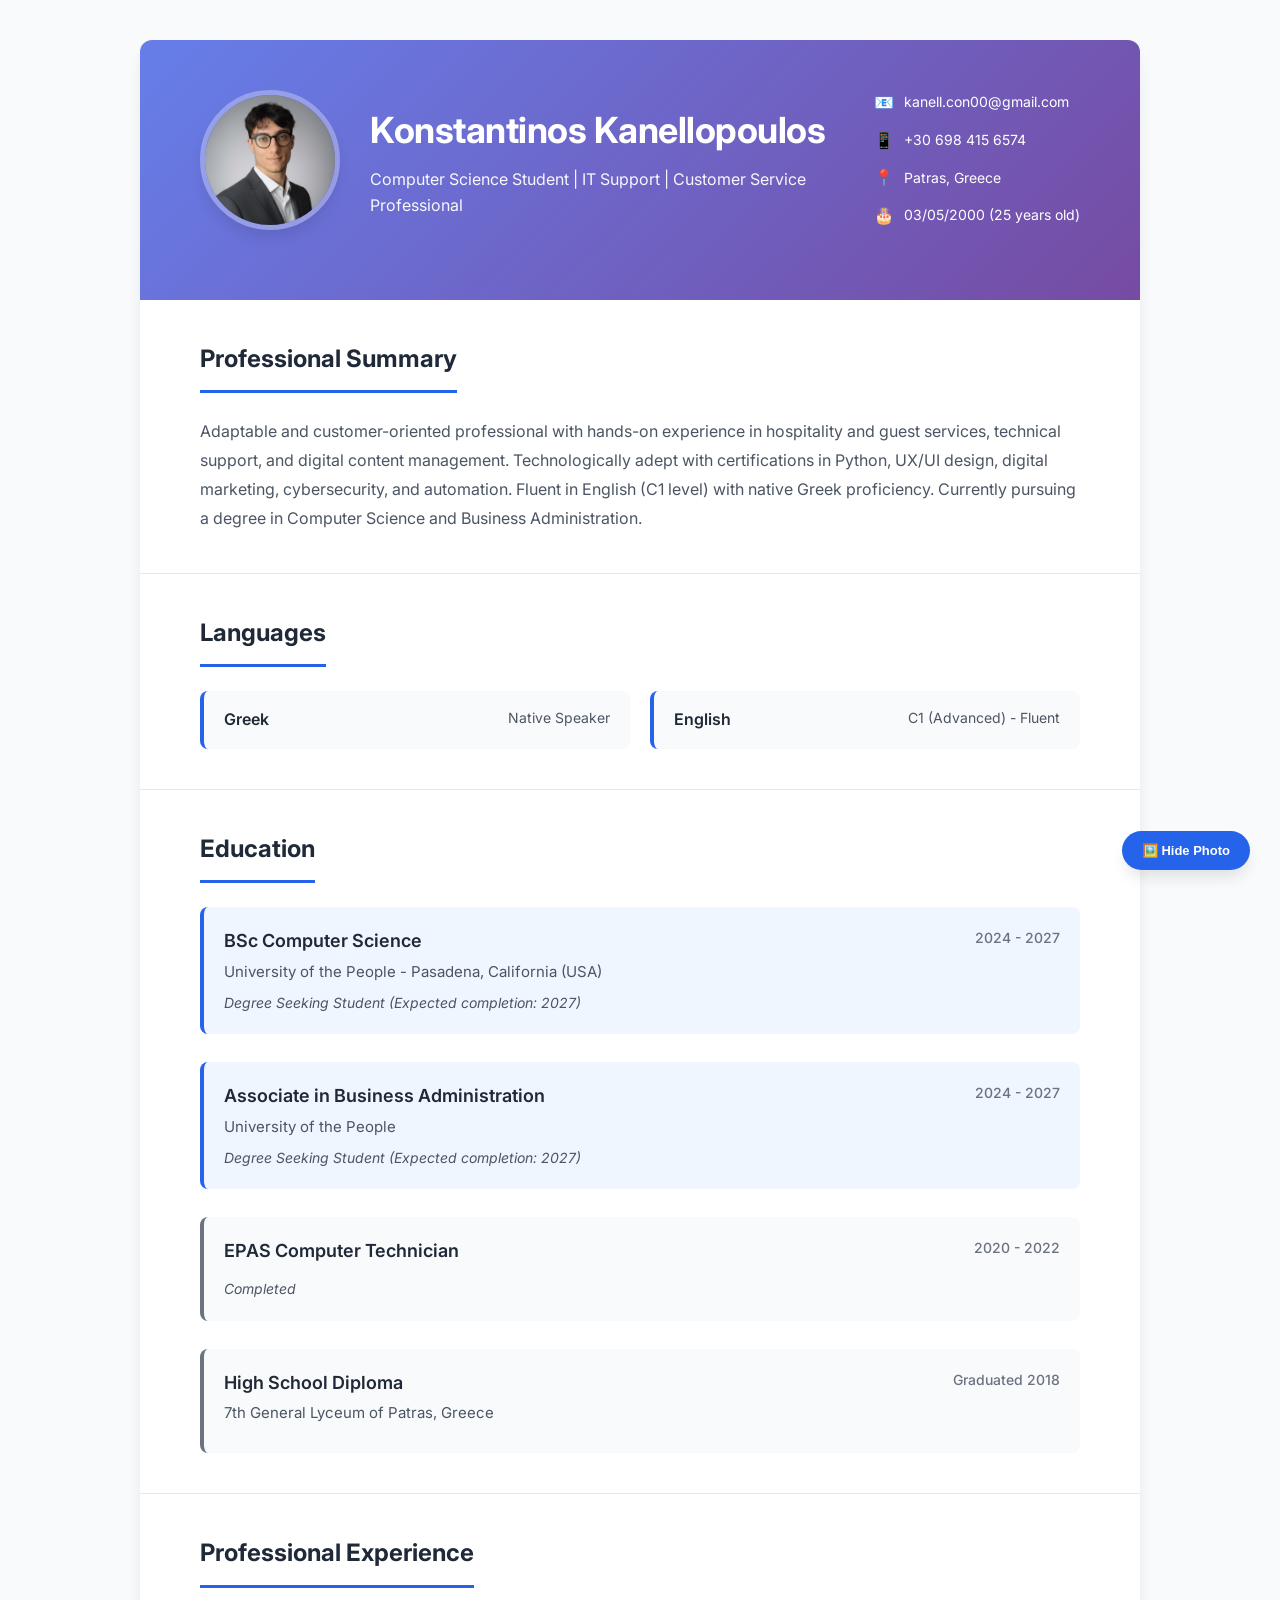
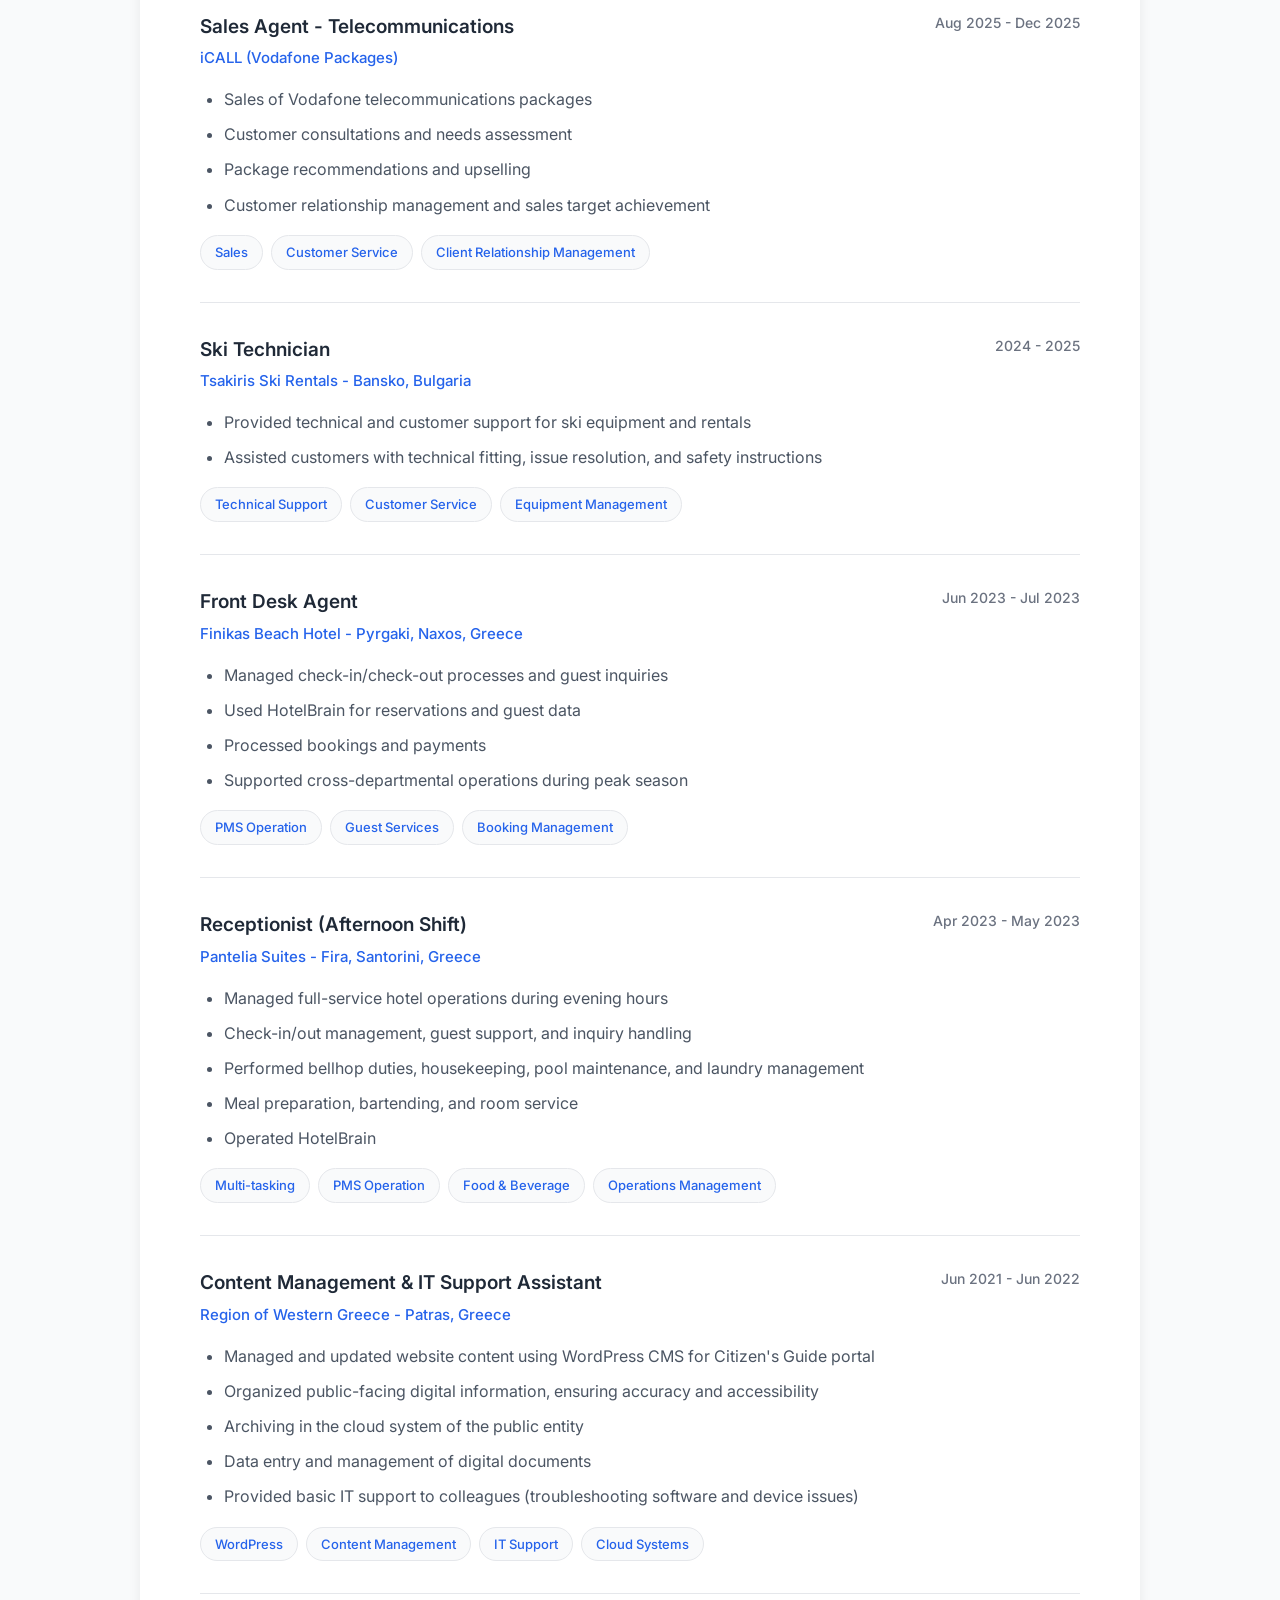
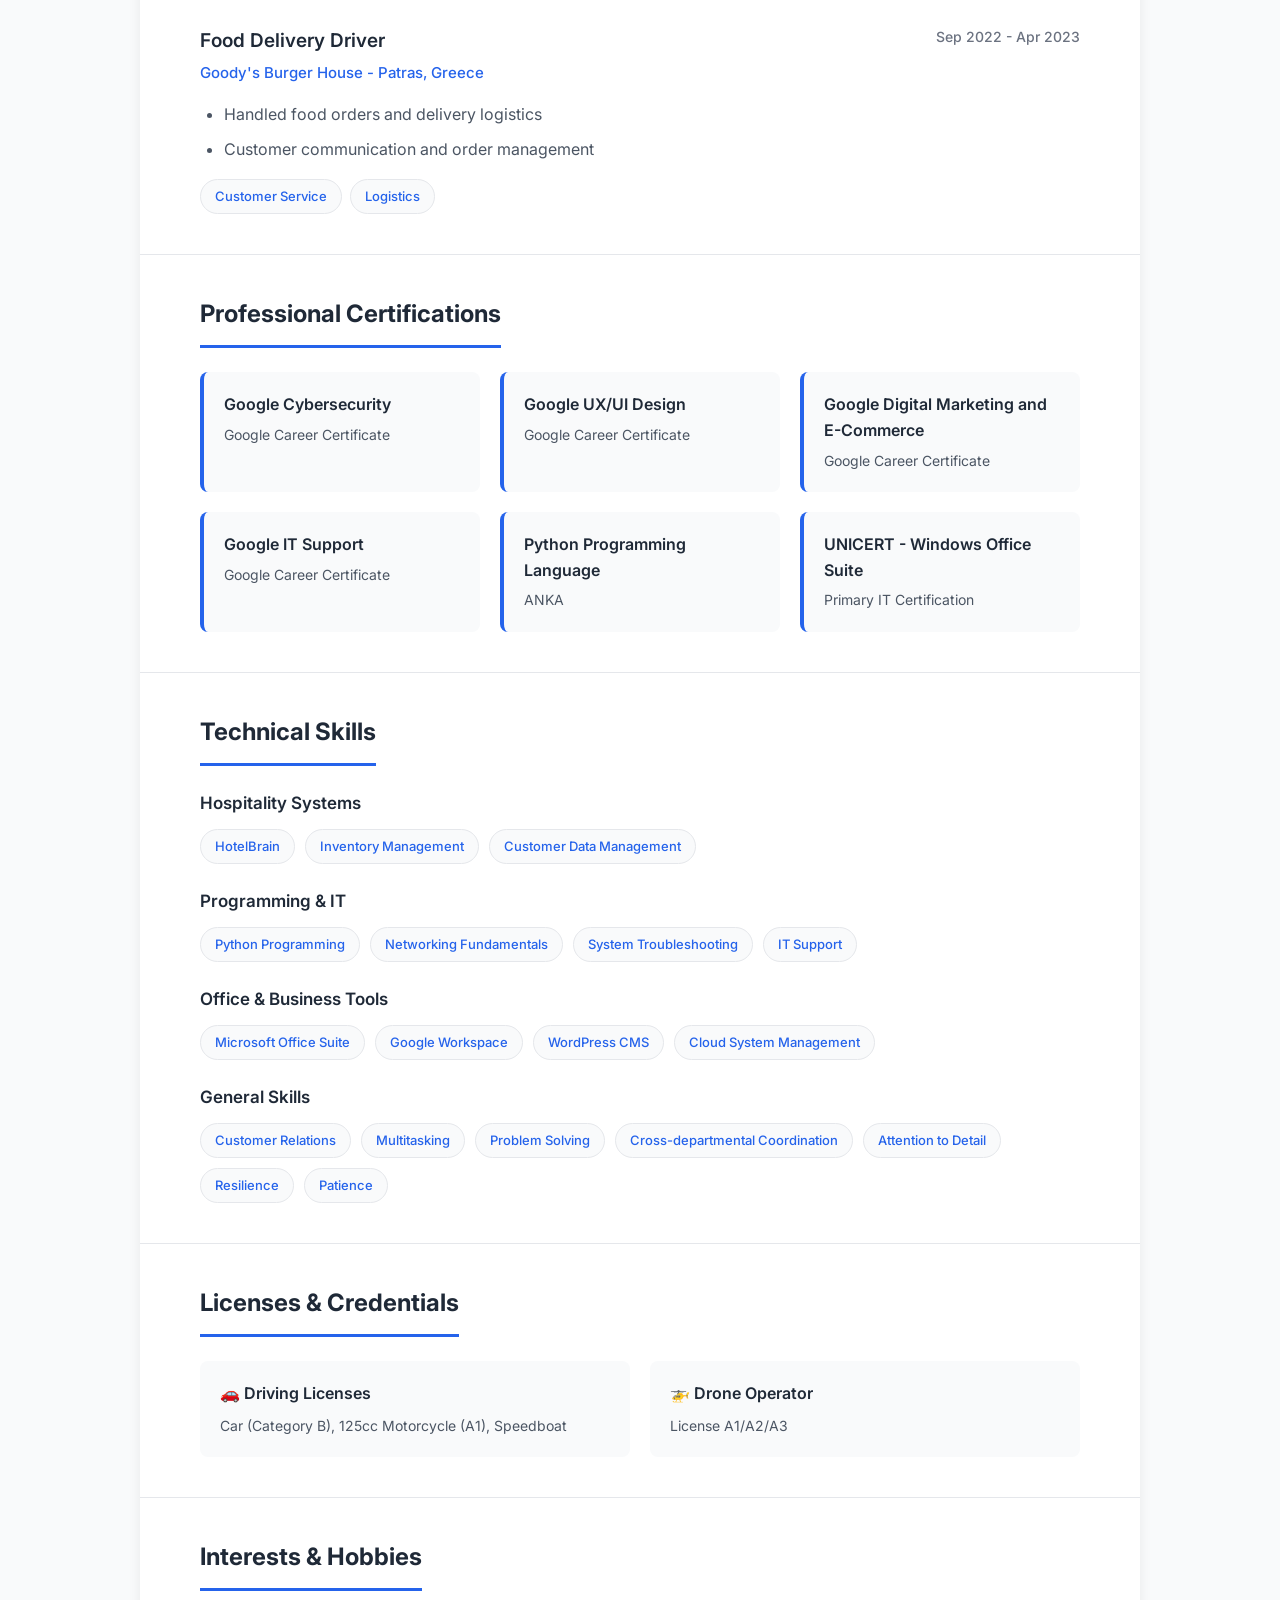
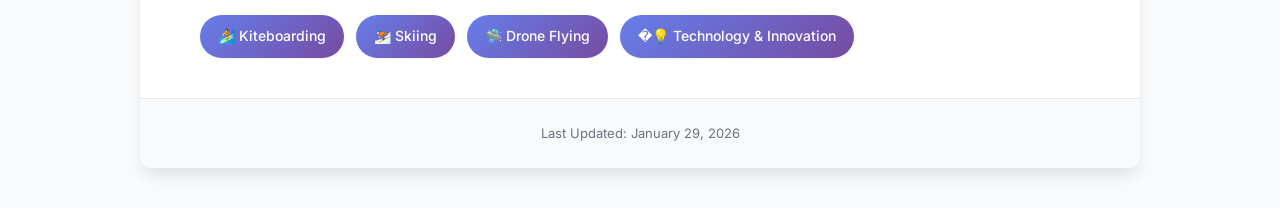
==== index.html @ cef9e9b5 "First Commit" ====
<!DOCTYPE html>
<html lang="en">
<head>
    <meta charset="UTF-8">
    <meta name="viewport" content="width=device-width, initial-scale=1.0">
    <title>Konstantinos Kanellopoulos - CV</title>
    <link rel="stylesheet" href="styles.css">
    <link rel="preconnect" href="https://fonts.googleapis.com">
    <link rel="preconnect" href="https://fonts.gstatic.com" crossorigin>
    <link href="https://fonts.googleapis.com/css2?family=Inter:wght@300;400;500;600;700&display=swap" rel="stylesheet">
</head>
<body>
    <div class="container">
        <!-- Header Section -->
        <header class="header">
            <div class="header-content">
                <div class="profile-section">
                    <div class="profile-image">
                        <img src="profile-photo.png" alt="Konstantinos Kanellopoulos" id="profileImg">
                    </div>
                    <div class="header-text">
                        <h1>Konstantinos Kanellopoulos</h1>
                        <p class="tagline">Computer Science Student | IT Support | Customer Service Professional</p>
                    </div>
                </div>
                <div class="contact-info">
                    <div class="contact-item">
                        <span class="icon">📧</span>
                        <a href="mailto:kanell.con00@gmail.com">kanell.con00@gmail.com</a>
                    </div>
                    <div class="contact-item">
                        <span class="icon">📱</span>
                        <span>+30 698 415 6574</span>
                    </div>
                    <div class="contact-item">
                        <span class="icon">📍</span>
                        <span>Patras, Greece</span>
                    </div>
                    <div class="contact-item">
                        <span class="icon">🎂</span>
                        <span>03/05/2000 (25 years old)</span>
                    </div>
                </div>
            </div>
        </header>

        <!-- Professional Summary -->
        <section class="section summary">
            <h2>Professional Summary</h2>
            <p>Adaptable and customer-oriented professional with hands-on experience in hospitality and guest services, technical support, and digital content management. Technologically adept with certifications in Python, UX/UI design, digital marketing, cybersecurity, and automation. Fluent in English (C1 level) with native Greek proficiency. Currently pursuing a degree in Computer Science and Business Administration.</p>
        </section>

        <!-- Languages -->
        <section class="section languages">
            <h2>Languages</h2>
            <div class="language-grid">
                <div class="language-item">
                    <span class="language-name">Greek</span>
                    <span class="language-level">Native Speaker</span>
                </div>
                <div class="language-item">
                    <span class="language-name">English</span>
                    <span class="language-level">C1 (Advanced) - Fluent</span>
                </div>
            </div>
        </section>

        <!-- Education -->
        <section class="section education">
            <h2>Education</h2>
            
            <div class="education-item current">
                <div class="item-header">
                    <div>
                        <h3>BSc Computer Science</h3>
                        <p class="institution">University of the People - Pasadena, California (USA)</p>
                    </div>
                    <span class="date">2024 - 2027</span>
                </div>
                <p class="status">Degree Seeking Student (Expected completion: 2027)</p>
            </div>

            <div class="education-item current">
                <div class="item-header">
                    <div>
                        <h3>Associate in Business Administration</h3>
                        <p class="institution">University of the People</p>
                    </div>
                    <span class="date">2024 - 2027</span>
                </div>
                <p class="status">Degree Seeking Student (Expected completion: 2027)</p>
            </div>

            <div class="education-item">
                <div class="item-header">
                    <div>
                        <h3>EPAS Computer Technician</h3>
                    </div>
                    <span class="date">2020 - 2022</span>
                </div>
                <p class="status">Completed</p>
            </div>

            <div class="education-item">
                <div class="item-header">
                    <div>
                        <h3>High School Diploma</h3>
                        <p class="institution">7th General Lyceum of Patras, Greece</p>
                    </div>
                    <span class="date">Graduated 2018</span>
                </div>
            </div>
        </section>

        <!-- Professional Experience -->
        <section class="section experience">
            <h2>Professional Experience</h2>

            <div class="experience-item">
                <div class="item-header">
                    <div>
                        <h3>Sales Agent - Telecommunications</h3>
                        <p class="company">iCALL (Vodafone Packages)</p>
                    </div>
                    <span class="date">Aug 2025 - Dec 2025</span>
                </div>
                <ul>
                    <li>Sales of Vodafone telecommunications packages</li>
                    <li>Customer consultations and needs assessment</li>
                    <li>Package recommendations and upselling</li>
                    <li>Customer relationship management and sales target achievement</li>
                </ul>
                <div class="skills-applied">
                    <span class="skill-tag">Sales</span>
                    <span class="skill-tag">Customer Service</span>
                    <span class="skill-tag">Client Relationship Management</span>
                </div>
            </div>

            <div class="experience-item">
                <div class="item-header">
                    <div>
                        <h3>Ski Technician</h3>
                        <p class="company">Tsakiris Ski Rentals - Bansko, Bulgaria</p>
                    </div>
                    <span class="date">2024 - 2025</span>
                </div>
                <ul>
                    <li>Provided technical and customer support for ski equipment and rentals</li>
                    <li>Assisted customers with technical fitting, issue resolution, and safety instructions</li>
                </ul>
                <div class="skills-applied">
                    <span class="skill-tag">Technical Support</span>
                    <span class="skill-tag">Customer Service</span>
                    <span class="skill-tag">Equipment Management</span>
                </div>
            </div>


            <div class="experience-item">
                <div class="item-header">
                    <div>
                        <h3>Front Desk Agent</h3>
                        <p class="company">Finikas Beach Hotel - Pyrgaki, Naxos, Greece</p>
                    </div>
                    <span class="date">Jun 2023 - Jul 2023</span>
                </div>
                <ul>
                    <li>Managed check-in/check-out processes and guest inquiries</li>
                    <li>Used HotelBrain for reservations and guest data</li>
                    <li>Processed bookings and payments</li>
                    <li>Supported cross-departmental operations during peak season</li>
                </ul>
                <div class="skills-applied">
                    <span class="skill-tag">PMS Operation</span>
                    <span class="skill-tag">Guest Services</span>
                    <span class="skill-tag">Booking Management</span>
                </div>
            </div>

            <div class="experience-item">
                <div class="item-header">
                    <div>
                        <h3>Receptionist (Afternoon Shift)</h3>
                        <p class="company">Pantelia Suites - Fira, Santorini, Greece</p>
                    </div>
                    <span class="date">Apr 2023 - May 2023</span>
                </div>
                <ul>
                    <li>Managed full-service hotel operations during evening hours</li>
                    <li>Check-in/out management, guest support, and inquiry handling</li>
                    <li>Performed bellhop duties, housekeeping, pool maintenance, and laundry management</li>
                    <li>Meal preparation, bartending, and room service</li>
                    <li>Operated HotelBrain</li>
                </ul>
                <div class="skills-applied">
                    <span class="skill-tag">Multi-tasking</span>
                    <span class="skill-tag">PMS Operation</span>
                    <span class="skill-tag">Food & Beverage</span>
                    <span class="skill-tag">Operations Management</span>
                </div>
            </div>

            <div class="experience-item">
                <div class="item-header">
                    <div>
                        <h3>Content Management & IT Support Assistant</h3>
                        <p class="company">Region of Western Greece - Patras, Greece</p>
                    </div>
                    <span class="date">Jun 2021 - Jun 2022</span>
                </div>
                <ul>
                    <li>Managed and updated website content using WordPress CMS for Citizen's Guide portal</li>
                    <li>Organized public-facing digital information, ensuring accuracy and accessibility</li>
                    <li>Archiving in the cloud system of the public entity</li>
                    <li>Data entry and management of digital documents</li>
                    <li>Provided basic IT support to colleagues (troubleshooting software and device issues)</li>
                </ul>
                <div class="skills-applied">
                    <span class="skill-tag">WordPress</span>
                    <span class="skill-tag">Content Management</span>
                    <span class="skill-tag">IT Support</span>
                    <span class="skill-tag">Cloud Systems</span>
                </div>
            </div>

            <div class="experience-item">
                <div class="item-header">
                    <div>
                        <h3>Food Delivery Driver</h3>
                        <p class="company">Goody's Burger House - Patras, Greece</p>
                    </div>
                    <span class="date">Sep 2022 - Apr 2023</span>
                </div>
                <ul>
                    <li>Handled food orders and delivery logistics</li>
                    <li>Customer communication and order management</li>
                </ul>
                <div class="skills-applied">
                    <span class="skill-tag">Customer Service</span>
                    <span class="skill-tag">Logistics</span>
                </div>
            </div>
        </section>

        <!-- Professional Certifications -->
        <section class="section certifications">
            <h2>Professional Certifications</h2>
            <div class="cert-grid">
                <div class="cert-item">
                    <h4>Google Cybersecurity</h4>
                    <p>Google Career Certificate</p>
                </div>
                <div class="cert-item">
                    <h4>Google UX/UI Design</h4>
                    <p>Google Career Certificate</p>
                </div>
                <div class="cert-item">
                    <h4>Google Digital Marketing and E-Commerce</h4>
                    <p>Google Career Certificate</p>
                </div>
                <div class="cert-item">
                    <h4>Google IT Support</h4>
                    <p>Google Career Certificate</p>
                </div>
                <div class="cert-item">
                    <h4>Python Programming Language</h4>
                    <p>ANKA</p>
                </div>
                <div class="cert-item">
                    <h4>UNICERT - Windows Office Suite</h4>
                    <p>Primary IT Certification</p>
                </div>
            </div>
        </section>

        <!-- Technical Skills -->
        <section class="section skills">
            <h2>Technical Skills</h2>
            
            <div class="skills-category">
                <h3>Hospitality Systems</h3>
                <div class="skills-list">
                    <span class="skill-tag">HotelBrain</span>
                    <span class="skill-tag">Inventory Management</span>
                    <span class="skill-tag">Customer Data Management</span>
                </div>
            </div>

            <div class="skills-category">
                <h3>Programming & IT</h3>
                <div class="skills-list">
                    <span class="skill-tag">Python Programming</span>
                    <span class="skill-tag">Networking Fundamentals</span>
                    <span class="skill-tag">System Troubleshooting</span>
                    <span class="skill-tag">IT Support</span>
                </div>
            </div>

            <div class="skills-category">
                <h3>Office & Business Tools</h3>
                <div class="skills-list">
                    <span class="skill-tag">Microsoft Office Suite</span>
                    <span class="skill-tag">Google Workspace</span>
                    <span class="skill-tag">WordPress CMS</span>
                    <span class="skill-tag">Cloud System Management</span>
                </div>
            </div>

            <div class="skills-category">
                <h3>General Skills</h3>
                <div class="skills-list">
                    <span class="skill-tag">Customer Relations</span>
                    <span class="skill-tag">Multitasking</span>
                    <span class="skill-tag">Problem Solving</span>
                    <span class="skill-tag">Cross-departmental Coordination</span>
                    <span class="skill-tag">Attention to Detail</span>
                    <span class="skill-tag">Resilience</span>
                    <span class="skill-tag">Patience</span>
                </div>
            </div>
        </section>

        <!-- Licenses & Credentials -->
        <section class="section licenses">
            <h2>Licenses & Credentials</h2>
            <div class="license-grid">
                <div class="license-item">
                    <h4>🚗 Driving Licenses</h4>
                    <p>Car (Category B), 125cc Motorcycle (A1), Speedboat</p>
                </div>
                <div class="license-item">
                    <h4>🚁 Drone Operator</h4>
                    <p>License A1/A2/A3</p>
                </div>
            </div>
        </section>

        <!-- Interests & Hobbies -->
        <section class="section interests">
            <h2>Interests & Hobbies</h2>
            <div class="interests-list">
                <span class="interest-tag">🏄 Kiteboarding</span>
                <span class="interest-tag">⛷️ Skiing</span>
                <span class="interest-tag">🛸 Drone Flying</span>
                <span class="interest-tag">�💡 Technology & Innovation</span>
            </div>
        </section>

        <!-- Footer -->
        <footer class="footer">
            <p>Last Updated: January 29, 2026</p>
        </footer>
    </div>

    <!-- Floating Side Button -->
    <button class="floating-btn" id="togglePhotoBtn" onclick="togglePhoto()">🖼️ Hide Photo</button>

    <script>
        // Handle profile image upload/preview
        const profileImg = document.getElementById('profileImg');
        const imagePlaceholder = document.querySelector('.image-placeholder');
        const profileImageContainer = document.querySelector('.profile-image');
        const toggleBtn = document.getElementById('togglePhotoBtn');
        let photoHidden = false;
        
        // Check if image exists
        profileImg.addEventListener('error', function() {
            this.style.display = 'none';
            imagePlaceholder.style.display = 'flex';
        });

        profileImg.addEventListener('load', function() {
            this.style.display = 'block';
            imagePlaceholder.style.display = 'none';
        });

        // Toggle photo visibility
        function togglePhoto() {
            photoHidden = !photoHidden;
            if (photoHidden) {
                profileImageContainer.style.display = 'none';
                toggleBtn.textContent = '🖼️ Show Photo';
            } else {
                profileImageContainer.style.display = 'block';
                toggleBtn.textContent = '🖼️ Hide Photo';
            }
        }

        // Print functionality when needed
        function printCV() {
            window.print();
        }
    </script>
</body>
</html>
---- styles.css ----
/* ===========================
   CSS Variables & Reset
   =========================== */
:root {
    --primary-color: #2563eb;
    --text-dark: #1f2937;
    --text-medium: #4b5563;
    --text-light: #6b7280;
    --bg-light: #f9fafb;
    --bg-white: #ffffff;
    --border-color: #e5e7eb;
    --accent-color: #3b82f6;
    --shadow-sm: 0 1px 2px 0 rgba(0, 0, 0, 0.05);
    --shadow-md: 0 4px 6px -1px rgba(0, 0, 0, 0.1);
    --shadow-lg: 0 10px 15px -3px rgba(0, 0, 0, 0.1);
}

* {
    margin: 0;
    padding: 0;
    box-sizing: border-box;
}

body {
    font-family: 'Inter', -apple-system, BlinkMacSystemFont, 'Segoe UI', Roboto, sans-serif;
    line-height: 1.6;
    color: var(--text-dark);
    background-color: var(--bg-light);
    -webkit-font-smoothing: antialiased;
}

/* ===========================
   Container & Layout
   =========================== */
.container {
    max-width: 1000px;
    margin: 40px auto;
    background: var(--bg-white);
    box-shadow: var(--shadow-lg);
    border-radius: 12px;
    overflow: hidden;
}

/* ===========================
   Header Section
   =========================== */
.header {
    background: linear-gradient(135deg, #667eea 0%, #764ba2 100%);
    color: white;
    padding: 50px 60px;
    position: relative;
}

.header-content {
    display: flex;
    justify-content: space-between;
    align-items: flex-start;
    gap: 40px;
    margin-bottom: 20px;
}

.profile-section {
    display: flex;
    align-items: center;
    gap: 30px;
    flex: 1;
}

.profile-image {
    position: relative;
    width: 140px;
    height: 140px;
    border-radius: 50%;
    overflow: hidden;
    border: 5px solid rgba(255, 255, 255, 0.3);
    box-shadow: var(--shadow-lg);
    flex-shrink: 0;
}

.profile-image img {
    width: 100%;
    height: 100%;
    object-fit: cover;
}

.image-placeholder {
    position: absolute;
    top: 0;
    left: 0;
    width: 100%;
    height: 100%;
    background: rgba(255, 255, 255, 0.2);
    backdrop-filter: blur(10px);
    display: flex;
    align-items: center;
    justify-content: center;
    cursor: pointer;
    transition: background 0.3s ease;
}

.image-placeholder:hover {
    background: rgba(255, 255, 255, 0.3);
}

.image-placeholder span {
    font-size: 14px;
    font-weight: 500;
    text-align: center;
}

.header-text h1 {
    font-size: 36px;
    font-weight: 700;
    margin-bottom: 8px;
    letter-spacing: -0.5px;
}

.tagline {
    font-size: 16px;
    opacity: 0.95;
    font-weight: 400;
}

.contact-info {
    display: flex;
    flex-direction: column;
    gap: 12px;
}

.contact-item {
    display: flex;
    align-items: center;
    gap: 10px;
    font-size: 14px;
}

.contact-item .icon {
    font-size: 16px;
}

.contact-item a {
    color: white;
    text-decoration: none;
    border-bottom: 1px solid transparent;
    transition: border-color 0.3s ease;
}

.contact-item a:hover {
    border-bottom-color: white;
}

.floating-btn {
    position: fixed;
    bottom: 30px;
    right: 30px;
    background: var(--primary-color);
    color: white;
    border: none;
    padding: 12px 20px;
    border-radius: 25px;
    font-size: 13px;
    font-weight: 600;
    cursor: pointer;
    box-shadow: var(--shadow-lg);
    transition: transform 0.2s ease, box-shadow 0.2s ease;
    z-index: 1000;
}

.floating-btn:hover {
    transform: translateY(-2px);
    box-shadow: 0 15px 25px -5px rgba(0, 0, 0, 0.2);
}

/* ===========================
   Sections
   =========================== */
.section {
    padding: 40px 60px;
    border-bottom: 1px solid var(--border-color);
}

.section:last-child {
    border-bottom: none;
}

.section h2 {
    font-size: 24px;
    font-weight: 700;
    color: var(--text-dark);
    margin-bottom: 24px;
    padding-bottom: 12px;
    border-bottom: 3px solid var(--primary-color);
    display: inline-block;
}

/* ===========================
   Summary Section
   =========================== */
.summary p {
    font-size: 16px;
    line-height: 1.8;
    color: var(--text-medium);
}

/* ===========================
   Languages Section
   =========================== */
.language-grid {
    display: grid;
    grid-template-columns: repeat(auto-fit, minmax(200px, 1fr));
    gap: 20px;
}

.language-item {
    display: flex;
    justify-content: space-between;
    padding: 16px 20px;
    background: var(--bg-light);
    border-radius: 8px;
    border-left: 4px solid var(--primary-color);
}

.language-name {
    font-weight: 600;
    color: var(--text-dark);
}

.language-level {
    color: var(--text-medium);
    font-size: 14px;
}

/* ===========================
   Education Section
   =========================== */
.education-item {
    margin-bottom: 28px;
    padding: 20px;
    background: var(--bg-light);
    border-radius: 8px;
    border-left: 4px solid var(--text-light);
    transition: border-color 0.3s ease;
}

.education-item.current {
    border-left-color: var(--primary-color);
    background: #eff6ff;
}

.education-item:last-child {
    margin-bottom: 0;
}

.item-header {
    display: flex;
    justify-content: space-between;
    align-items: flex-start;
    margin-bottom: 8px;
    gap: 20px;
}

.education-item h3 {
    font-size: 18px;
    font-weight: 600;
    color: var(--text-dark);
    margin-bottom: 4px;
}

.institution {
    font-size: 15px;
    color: var(--text-medium);
    margin-top: 4px;
}

.date {
    font-size: 14px;
    color: var(--text-light);
    font-weight: 500;
    white-space: nowrap;
}

.status {
    font-size: 14px;
    color: var(--text-medium);
    font-style: italic;
}

/* ===========================
   Experience Section
   =========================== */
.experience-item {
    margin-bottom: 32px;
    padding-bottom: 32px;
    border-bottom: 1px solid var(--border-color);
}

.experience-item:last-child {
    margin-bottom: 0;
    padding-bottom: 0;
    border-bottom: none;
}

.experience-item h3 {
    font-size: 19px;
    font-weight: 600;
    color: var(--text-dark);
    margin-bottom: 4px;
}

.company {
    font-size: 15px;
    color: var(--primary-color);
    font-weight: 500;
    margin-top: 4px;
}

.experience-item ul {
    margin: 16px 0;
    padding-left: 24px;
}

.experience-item li {
    margin-bottom: 8px;
    color: var(--text-medium);
    line-height: 1.7;
}

.skills-applied {
    display: flex;
    flex-wrap: wrap;
    gap: 8px;
    margin-top: 12px;
}

.skill-tag {
    background: var(--bg-light);
    color: var(--primary-color);
    padding: 6px 14px;
    border-radius: 20px;
    font-size: 13px;
    font-weight: 500;
    border: 1px solid var(--border-color);
}

/* ===========================
   Certifications Section
   =========================== */
.cert-grid {
    display: grid;
    grid-template-columns: repeat(auto-fit, minmax(280px, 1fr));
    gap: 20px;
}

.cert-item {
    padding: 20px;
    background: var(--bg-light);
    border-radius: 8px;
    border-left: 4px solid var(--primary-color);
}

.cert-item h4 {
    font-size: 16px;
    font-weight: 600;
    color: var(--text-dark);
    margin-bottom: 6px;
}

.cert-item p {
    font-size: 14px;
    color: var(--text-medium);
}

/* ===========================
   Skills Section
   =========================== */
.skills-category {
    margin-bottom: 24px;
}

.skills-category:last-child {
    margin-bottom: 0;
}

.skills-category h3 {
    font-size: 17px;
    font-weight: 600;
    color: var(--text-dark);
    margin-bottom: 12px;
}

.skills-list {
    display: flex;
    flex-wrap: wrap;
    gap: 10px;
}

/* ===========================
   Licenses Section
   =========================== */
.license-grid {
    display: grid;
    grid-template-columns: repeat(auto-fit, minmax(250px, 1fr));
    gap: 20px;
}

.license-item {
    padding: 20px;
    background: var(--bg-light);
    border-radius: 8px;
}

.license-item h4 {
    font-size: 16px;
    font-weight: 600;
    color: var(--text-dark);
    margin-bottom: 8px;
}

.license-item p {
    font-size: 14px;
    color: var(--text-medium);
}

/* ===========================
   Interests Section
   =========================== */
.interests-list {
    display: flex;
    flex-wrap: wrap;
    gap: 12px;
}

.interest-tag {
    background: linear-gradient(135deg, #667eea 0%, #764ba2 100%);
    color: white;
    padding: 10px 18px;
    border-radius: 25px;
    font-size: 14px;
    font-weight: 500;
    box-shadow: var(--shadow-sm);
}

/* ===========================
   Footer
   =========================== */
.footer {
    padding: 24px 60px;
    background: var(--bg-light);
    text-align: center;
    font-size: 13px;
    color: var(--text-light);
}

/* ===========================
   Print Styles for PDF Export
   =========================== */
@media print {
    body {
        background: white;
        margin: 0;
    }

    .container {
        max-width: 100%;
        margin: 0;
        box-shadow: none;
        border-radius: 0;
    }

    .download-btn {
        display: none;
    }

    .section {
        page-break-inside: avoid;
        padding: 30px 40px;
    }

    .header {
        padding: 40px;
    }

    .experience-item,
    .education-item {
        page-break-inside: avoid;
    }

    .image-placeholder {
        background: rgba(102, 126, 234, 0.1);
    }

    /* Ensure colors print correctly */
    * {
        -webkit-print-color-adjust: exact;
        print-color-adjust: exact;
    }
}

/* ===========================
   Responsive Design
   =========================== */
@media (max-width: 768px) {
    .container {
        margin: 0;
        border-radius: 0;
    }

    .header {
        padding: 30px 24px;
    }

    .header-content {
        flex-direction: column;
        gap: 24px;
    }

    .profile-section {
        flex-direction: column;
        align-items: center;
        text-align: center;
    }

    .download-btn {
        position: static;
        margin-top: 20px;
        width: 100%;
    }

    .section {
        padding: 30px 24px;
    }

    .item-header {
        flex-direction: column;
        gap: 8px;
    }

    .date {
        white-space: normal;
    }

    .cert-grid,
    .license-grid {
        grid-template-columns: 1fr;
    }
}
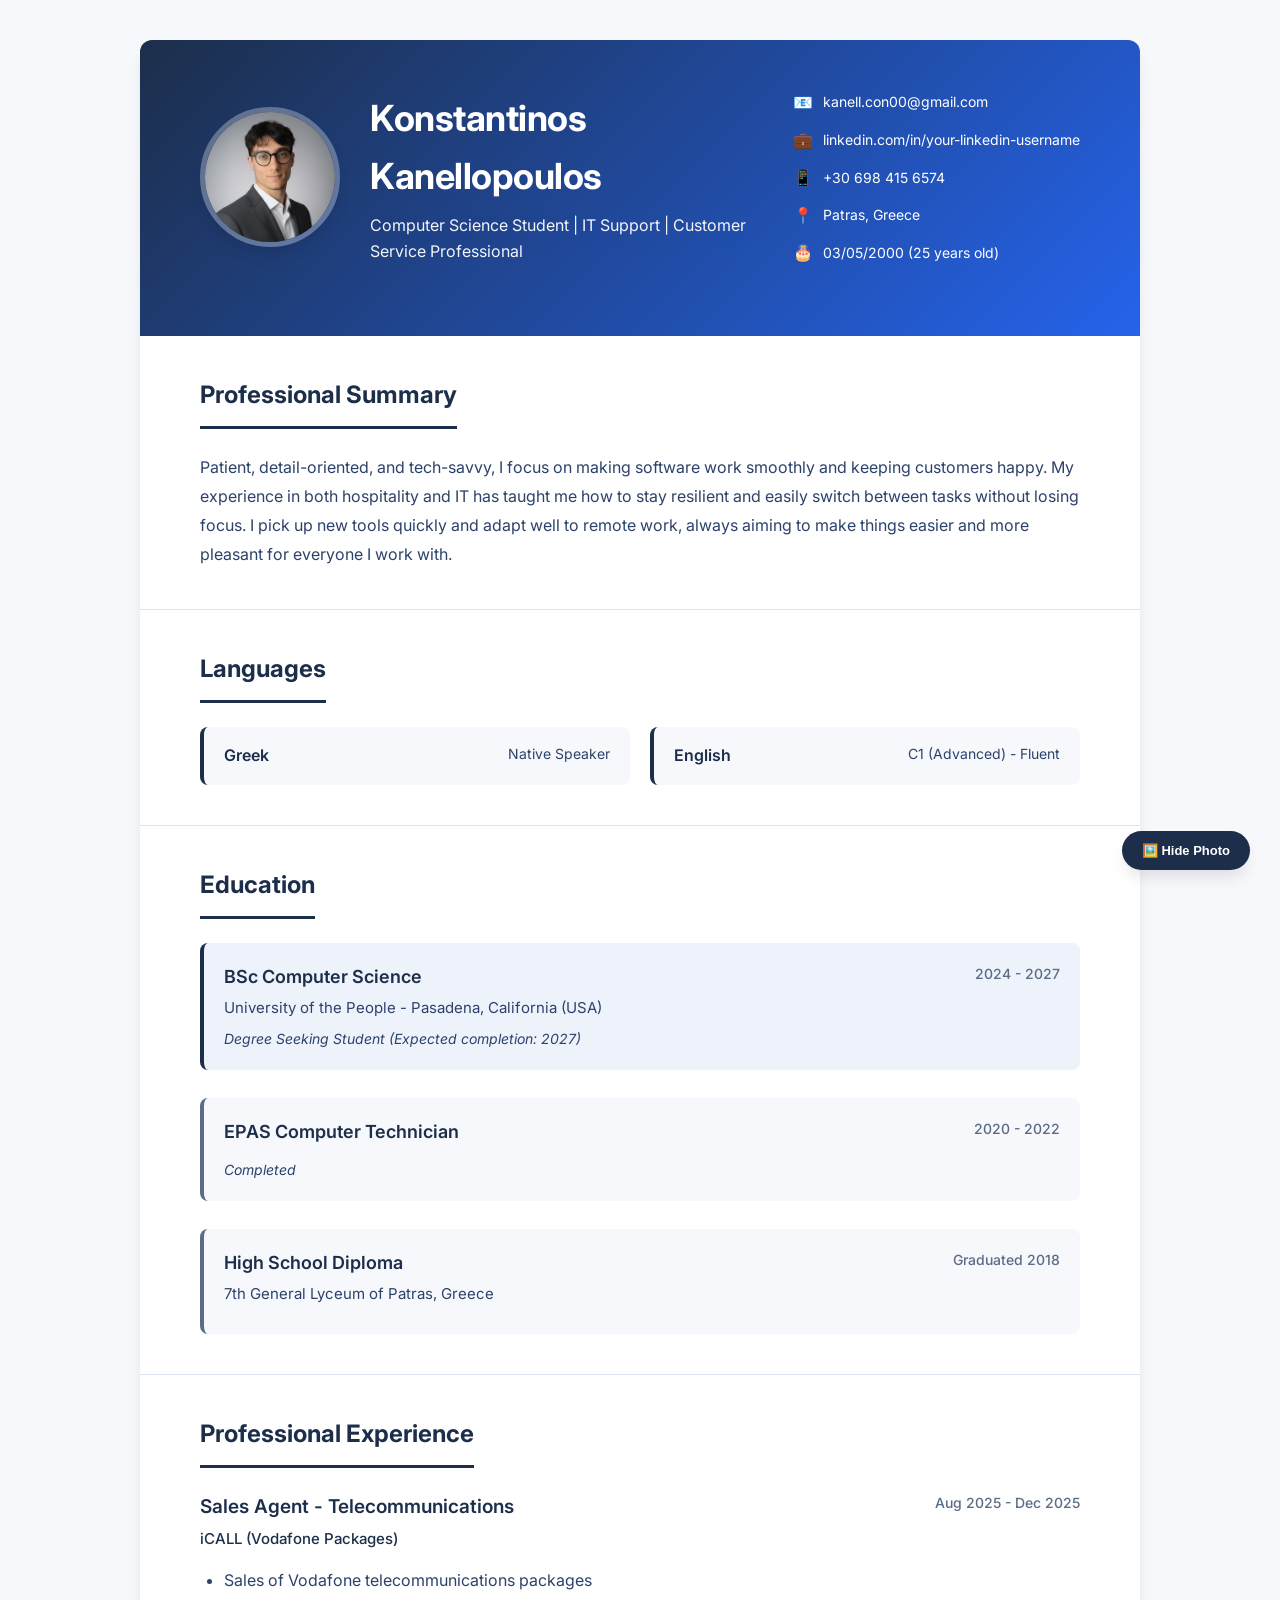
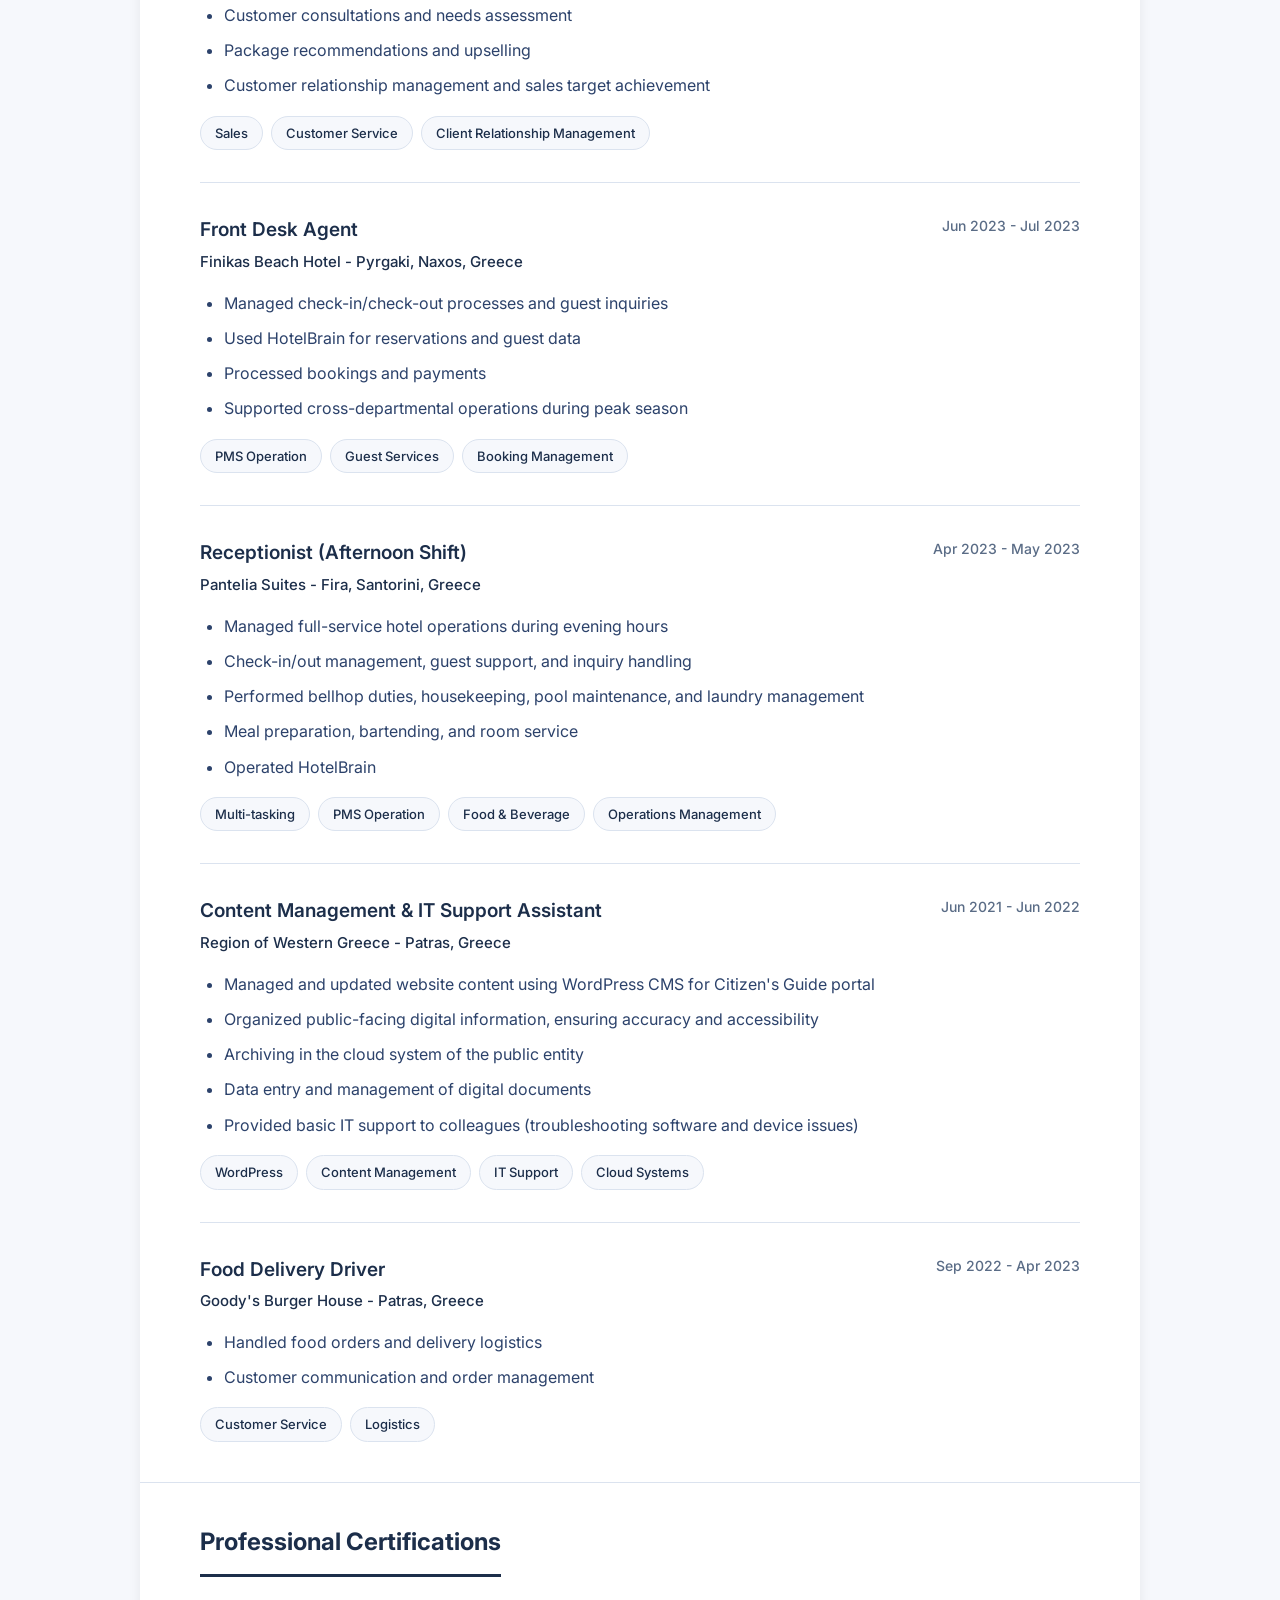
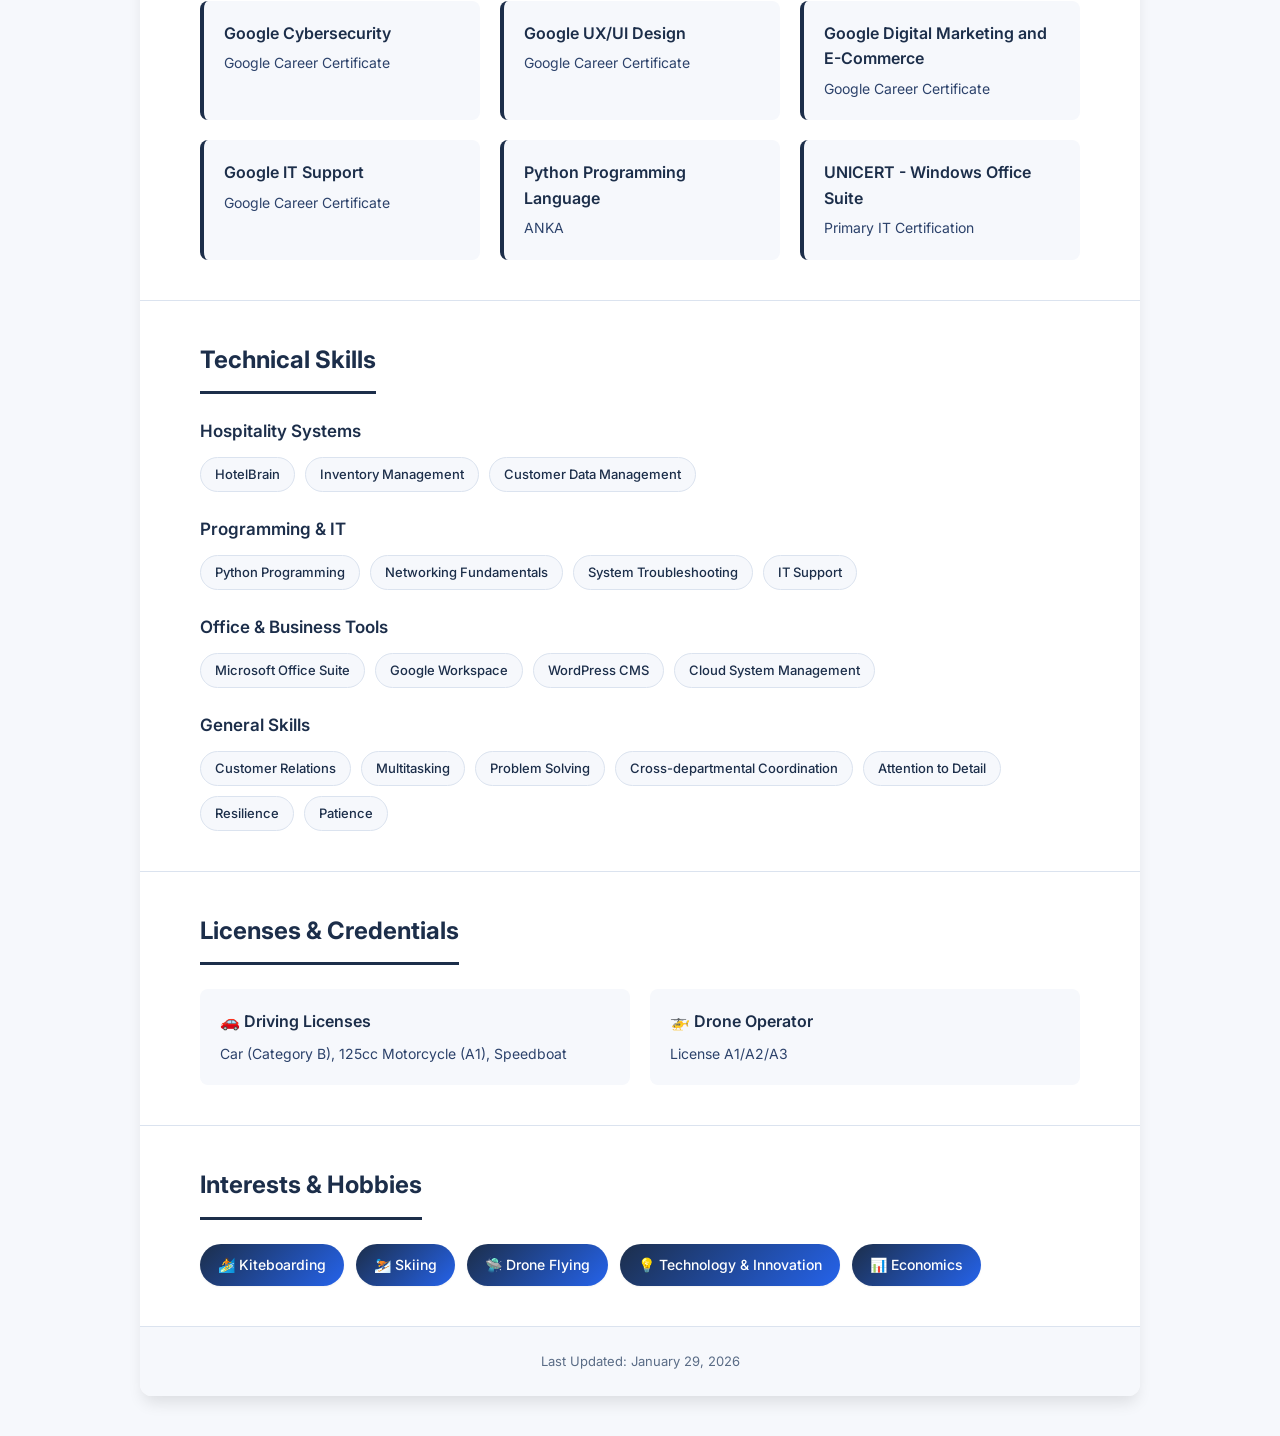
==== commit 8f4da118: "Add LinkedIn contact link and include print stylesheet" ====
--- a/index.html
+++ b/index.html
@@ -5,6 +5,7 @@
     <meta name="viewport" content="width=device-width, initial-scale=1.0">
     <title>Konstantinos Kanellopoulos - CV</title>
     <link rel="stylesheet" href="styles.css">
+    <link rel="stylesheet" media="print" href="print.css">
     <link rel="preconnect" href="https://fonts.googleapis.com">
     <link rel="preconnect" href="https://fonts.gstatic.com" crossorigin>
     <link href="https://fonts.googleapis.com/css2?family=Inter:wght@300;400;500;600;700&display=swap" rel="stylesheet">
@@ -29,6 +30,10 @@
                         <a href="mailto:kanell.con00@gmail.com">kanell.con00@gmail.com</a>
                     </div>
                     <div class="contact-item">
+                        <span class="icon">💼</span>
+                        <a href="https://www.linkedin.com/in/your-linkedin-username" target="_blank" rel="noopener noreferrer">linkedin.com/in/your-linkedin-username</a>
+                    </div>
+                    <div class="contact-item">
                         <span class="icon">📱</span>
                         <span>+30 698 415 6574</span>
                     </div>
@@ -47,7 +52,7 @@
         <!-- Professional Summary -->
         <section class="section summary">
             <h2>Professional Summary</h2>
-            <p>Adaptable and customer-oriented professional with hands-on experience in hospitality and guest services, technical support, and digital content management. Technologically adept with certifications in Python, UX/UI design, digital marketing, cybersecurity, and automation. Fluent in English (C1 level) with native Greek proficiency. Currently pursuing a degree in Computer Science and Business Administration.</p>
+            <p>Patient, detail-oriented, and tech-savvy, I focus on making software work smoothly and keeping customers happy. My experience in both hospitality and IT has taught me how to stay resilient and easily switch between tasks without losing focus. I pick up new tools quickly and adapt well to remote work, always aiming to make things easier and more pleasant for everyone I work with.</p>
         </section>
 
         <!-- Languages -->
@@ -80,16 +85,6 @@
                 <p class="status">Degree Seeking Student (Expected completion: 2027)</p>
             </div>
 
-            <div class="education-item current">
-                <div class="item-header">
-                    <div>
-                        <h3>Associate in Business Administration</h3>
-                        <p class="institution">University of the People</p>
-                    </div>
-                    <span class="date">2024 - 2027</span>
-                </div>
-                <p class="status">Degree Seeking Student (Expected completion: 2027)</p>
-            </div>
 
             <div class="education-item">
                 <div class="item-header">
@@ -137,24 +132,7 @@
                 </div>
             </div>
 
-            <div class="experience-item">
-                <div class="item-header">
-                    <div>
-                        <h3>Ski Technician</h3>
-                        <p class="company">Tsakiris Ski Rentals - Bansko, Bulgaria</p>
-                    </div>
-                    <span class="date">2024 - 2025</span>
-                </div>
-                <ul>
-                    <li>Provided technical and customer support for ski equipment and rentals</li>
-                    <li>Assisted customers with technical fitting, issue resolution, and safety instructions</li>
-                </ul>
-                <div class="skills-applied">
-                    <span class="skill-tag">Technical Support</span>
-                    <span class="skill-tag">Customer Service</span>
-                    <span class="skill-tag">Equipment Management</span>
-                </div>
-            </div>
+            
 
 
             <div class="experience-item">
@@ -343,7 +321,8 @@
                 <span class="interest-tag">🏄 Kiteboarding</span>
                 <span class="interest-tag">⛷️ Skiing</span>
                 <span class="interest-tag">🛸 Drone Flying</span>
-                <span class="interest-tag">�💡 Technology & Innovation</span>
+                <span class="interest-tag">💡 Technology & Innovation</span>
+                <span class="interest-tag">📊 Economics</span>
             </div>
         </section>
 
--- a/styles.css
+++ b/styles.css
@@ -2,14 +2,14 @@
    CSS Variables & Reset
    =========================== */
 :root {
-    --primary-color: #2563eb;
-    --text-dark: #1f2937;
-    --text-medium: #4b5563;
-    --text-light: #6b7280;
-    --bg-light: #f9fafb;
+    --primary-color: #1c2e4a;
+    --text-dark: #1c2e4a;
+    --text-medium: #2c426b;
+    --text-light: #5a6c86;
+    --bg-light: #f6f8fc;
     --bg-white: #ffffff;
-    --border-color: #e5e7eb;
-    --accent-color: #3b82f6;
+    --border-color: #dbe3ef;
+    --accent-color: #2563eb;
     --shadow-sm: 0 1px 2px 0 rgba(0, 0, 0, 0.05);
     --shadow-md: 0 4px 6px -1px rgba(0, 0, 0, 0.1);
     --shadow-lg: 0 10px 15px -3px rgba(0, 0, 0, 0.1);
@@ -45,7 +45,7 @@
    Header Section
    =========================== */
 .header {
-    background: linear-gradient(135deg, #667eea 0%, #764ba2 100%);
+    background: linear-gradient(135deg, #1c2e4a 0%, #2563eb 100%);
     color: white;
     padding: 50px 60px;
     position: relative;
@@ -244,7 +244,7 @@
 
 .education-item.current {
     border-left-color: var(--primary-color);
-    background: #eff6ff;
+    background: #eef3fb;
 }
 
 .education-item:last-child {
@@ -431,7 +431,7 @@
 }
 
 .interest-tag {
-    background: linear-gradient(135deg, #667eea 0%, #764ba2 100%);
+    background: linear-gradient(135deg, #1c2e4a 0%, #2563eb 100%);
     color: white;
     padding: 10px 18px;
     border-radius: 25px;
@@ -467,7 +467,7 @@
         border-radius: 0;
     }
 
-    .download-btn {
+    .floating-btn {
         display: none;
     }
 
@@ -486,7 +486,7 @@
     }
 
     .image-placeholder {
-        background: rgba(102, 126, 234, 0.1);
+        background: rgba(28, 46, 74, 0.08);
     }
 
     /* Ensure colors print correctly */
--- a/print.css
+++ b/print.css
@@ -0,0 +1,414 @@
+/* ===========================
+   PDF Print Stylesheet
+   Same Website Style - Compressed to 2-3 Pages
+   =========================== */
+
+@media print {
+    @page {
+        size: A4;
+        margin: 8mm 10mm;
+    }
+
+    * {
+        margin: 0;
+        padding: 0;
+        box-sizing: border-box;
+        -webkit-print-color-adjust: exact;
+        print-color-adjust: exact;
+    }
+
+    body {
+        background: white;
+        font-family: 'Inter', -apple-system, BlinkMacSystemFont, 'Segoe UI', Roboto, sans-serif;
+        font-size: 9pt;
+        line-height: 1.3;
+        color: #1c2e4a;
+        margin: 0 !important;
+        padding: 0 !important;
+    }
+
+    .container {
+        max-width: 100%;
+        margin: 0 !important;
+        padding: 0 !important;
+        box-shadow: none;
+        border-radius: 0;
+        background: white;
+        width: 100%;
+    }
+
+    /* ===== HEADER ===== */
+    .header {
+        background: linear-gradient(135deg, #1c2e4a 0%, #2563eb 100%);
+        color: white;
+        padding: 12px 16px;
+        page-break-after: avoid;
+        page-break-inside: avoid;
+        margin-bottom: 0;
+    }
+
+    .header-content {
+        display: flex;
+        justify-content: space-between;
+        align-items: flex-start;
+        gap: 16px;
+        margin-bottom: 6px;
+    }
+
+    .profile-section {
+        display: flex;
+        align-items: center;
+        gap: 12px;
+        flex: 1;
+    }
+
+    .profile-image {
+        width: 75px;
+        height: 75px;
+        border-radius: 50%;
+        border: 3px solid rgba(255, 255, 255, 0.3);
+        box-shadow: none;
+        flex-shrink: 0;
+        overflow: hidden;
+    }
+
+    .profile-image img {
+        width: 100%;
+        height: 100%;
+        object-fit: cover;
+        display: block;
+    }
+
+    .header-text h1 {
+        font-size: 20pt;
+        font-weight: 700;
+        margin-bottom: 2px;
+        letter-spacing: -0.3px;
+    }
+
+    .tagline {
+        font-size: 9pt;
+        opacity: 0.95;
+        font-weight: 400;
+    }
+
+    .contact-info {
+        display: flex;
+        flex-direction: column;
+        gap: 4px;
+        font-size: 8pt;
+    }
+
+    .contact-item {
+        display: flex;
+        align-items: center;
+        gap: 5px;
+    }
+
+    .contact-item .icon {
+        font-size: 12pt;
+    }
+
+    .contact-item a {
+        color: white;
+        text-decoration: none;
+    }
+
+    /* ===== SECTIONS ===== */
+    .section {
+        padding: 8px 20px 10px 20px;
+        page-break-inside: auto;
+        border-bottom: none;
+    }
+
+    .section h2 {
+        font-size: 13pt;
+        font-weight: 700;
+        color: #1c2e4a;
+        margin-bottom: 8px;
+        padding-bottom: 5px;
+        border-bottom: 2px solid #1c2e4a;
+        display: inline-block;
+    }
+
+    /* ===== SUMMARY ===== */
+    .summary {
+        page-break-after: auto;
+    }
+
+    .summary p {
+        font-size: 9.5pt;
+        line-height: 1.5;
+        color: #2c426b;
+    }
+
+    /* ===== LANGUAGES ===== */
+    .languages {
+        page-break-after: auto;
+    }
+
+    .language-grid {
+        display: grid;
+        grid-template-columns: 1fr 1fr;
+        gap: 8px;
+    }
+
+    .language-item {
+        display: flex;
+        justify-content: space-between;
+        padding: 8px 10px;
+        background: #f6f8fc;
+        border-radius: 4px;
+        border-left: 3px solid #1c2e4a;
+        page-break-inside: avoid;
+    }
+
+    .language-name {
+        font-weight: 600;
+        color: #1c2e4a;
+        font-size: 9.5pt;
+    }
+
+    .language-level {
+        color: #2c426b;
+        font-size: 8.5pt;
+    }
+
+    /* ===== EDUCATION ===== */
+    .education {
+        page-break-after: auto;
+        page-break-before: auto;
+    }
+
+    .education-item {
+        margin-bottom: 8px;
+        padding: 8px;
+        background: #f6f8fc;
+        border-radius: 4px;
+        border-left: 3px solid #5a6c86;
+        page-break-inside: avoid;
+    }
+
+    .education-item.current {
+        border-left-color: #1c2e4a;
+        background: #eef3fb;
+    }
+
+    .education-item h3 {
+        font-size: 9.5pt;
+        font-weight: 600;
+        color: #1c2e4a;
+        margin-bottom: 2px;
+    }
+
+    .institution {
+        font-size: 8.5pt;
+        color: #2c426b;
+        margin-top: 2px;
+    }
+
+    .item-header {
+        display: flex;
+        justify-content: space-between;
+        align-items: flex-start;
+        margin-bottom: 3px;
+        gap: 10px;
+    }
+
+    .date {
+        font-size: 8.5pt;
+        color: #5a6c86;
+        font-weight: 500;
+        white-space: nowrap;
+    }
+
+    .status {
+        font-size: 8.5pt;
+        color: #2c426b;
+        font-style: italic;
+    }
+
+    /* ===== EXPERIENCE ===== */
+    .experience {
+        page-break-before: auto;
+    }
+
+    .experience-item {
+        margin-bottom: 8px;
+        padding-bottom: 8px;
+        border-bottom: 1px solid #dbe3ef;
+        page-break-inside: avoid;
+    }
+
+    .experience-item:last-child {
+        border-bottom: none;
+    }
+
+    .experience-item h3 {
+        font-size: 9.5pt;
+        font-weight: 600;
+        color: #1c2e4a;
+        margin-bottom: 2px;
+    }
+
+    .company {
+        font-size: 8.5pt;
+        color: #1c2e4a;
+        font-weight: 500;
+        margin-top: 2px;
+    }
+
+    .experience-item ul {
+        margin: 5px 0;
+        padding-left: 14px;
+        font-size: 8.5pt;
+    }
+
+    .experience-item li {
+        margin-bottom: 2px;
+        color: #2c426b;
+        line-height: 1.4;
+    }
+
+    .skills-applied {
+        display: flex;
+        flex-wrap: wrap;
+        gap: 5px;
+        margin-top: 5px;
+    }
+
+    .skill-tag {
+        background: #f6f8fc;
+        color: #1c2e4a;
+        padding: 3px 8px;
+        border-radius: 12px;
+        font-size: 7.5pt;
+        font-weight: 500;
+        border: 1px solid #dbe3ef;
+    }
+
+    /* ===== CERTIFICATIONS ===== */
+    .certifications {
+        page-break-before: auto;
+    }
+
+    .cert-grid {
+        display: grid;
+        grid-template-columns: repeat(3, 1fr);
+        gap: 6px;
+    }
+
+    .cert-item {
+        padding: 8px;
+        background: #f6f8fc;
+        border-radius: 4px;
+        border-left: 3px solid #1c2e4a;
+        page-break-inside: avoid;
+    }
+
+    .cert-item h4 {
+        font-size: 8.5pt;
+        font-weight: 600;
+        color: #1c2e4a;
+        margin-bottom: 2px;
+        line-height: 1.3;
+    }
+
+    .cert-item p {
+        font-size: 7.5pt;
+        color: #2c426b;
+    }
+
+    /* ===== SKILLS ===== */
+    .skills {
+        page-break-before: auto;
+    }
+
+    .skills-category {
+        margin-bottom: 8px;
+        page-break-inside: avoid;
+    }
+
+    .skills-category h3 {
+        font-size: 9pt;
+        font-weight: 600;
+        color: #1c2e4a;
+        margin-bottom: 5px;
+    }
+
+    .skills-list {
+        display: flex;
+        flex-wrap: wrap;
+        gap: 5px;
+    }
+
+    /* ===== LICENSES ===== */
+    .licenses {
+        page-break-before: auto;
+    }
+
+    .license-grid {
+        display: grid;
+        grid-template-columns: 1fr 1fr;
+        gap: 8px;
+    }
+
+    .license-item {
+        padding: 8px;
+        background: #f6f8fc;
+        border-radius: 4px;
+        page-break-inside: avoid;
+    }
+
+    .license-item h4 {
+        font-size: 8.5pt;
+        font-weight: 600;
+        color: #1c2e4a;
+        margin-bottom: 3px;
+    }
+
+    .license-item p {
+        font-size: 7.5pt;
+        color: #2c426b;
+    }
+
+    /* ===== INTERESTS ===== */
+    .interests {
+        page-break-before: auto;
+    }
+
+    .interests-list {
+        display: flex;
+        flex-wrap: wrap;
+        gap: 6px;
+    }
+
+    .interest-tag {
+        background: linear-gradient(135deg, #1c2e4a 0%, #2563eb 100%);
+        color: white;
+        padding: 5px 10px;
+        border-radius: 12px;
+        font-size: 7.5pt;
+        font-weight: 500;
+        box-shadow: none;
+    }
+
+    /* ===== FOOTER ===== */
+    .footer {
+        padding: 10px 20px;
+        background: #f6f8fc;
+        text-align: center;
+        font-size: 7.5pt;
+        color: #5a6c86;
+        page-break-inside: avoid;
+    }
+
+    /* Hide elements not needed in PDF */
+    .floating-btn {
+        display: none !important;
+    }
+
+    .image-placeholder {
+        display: none !important;
+    }
+}
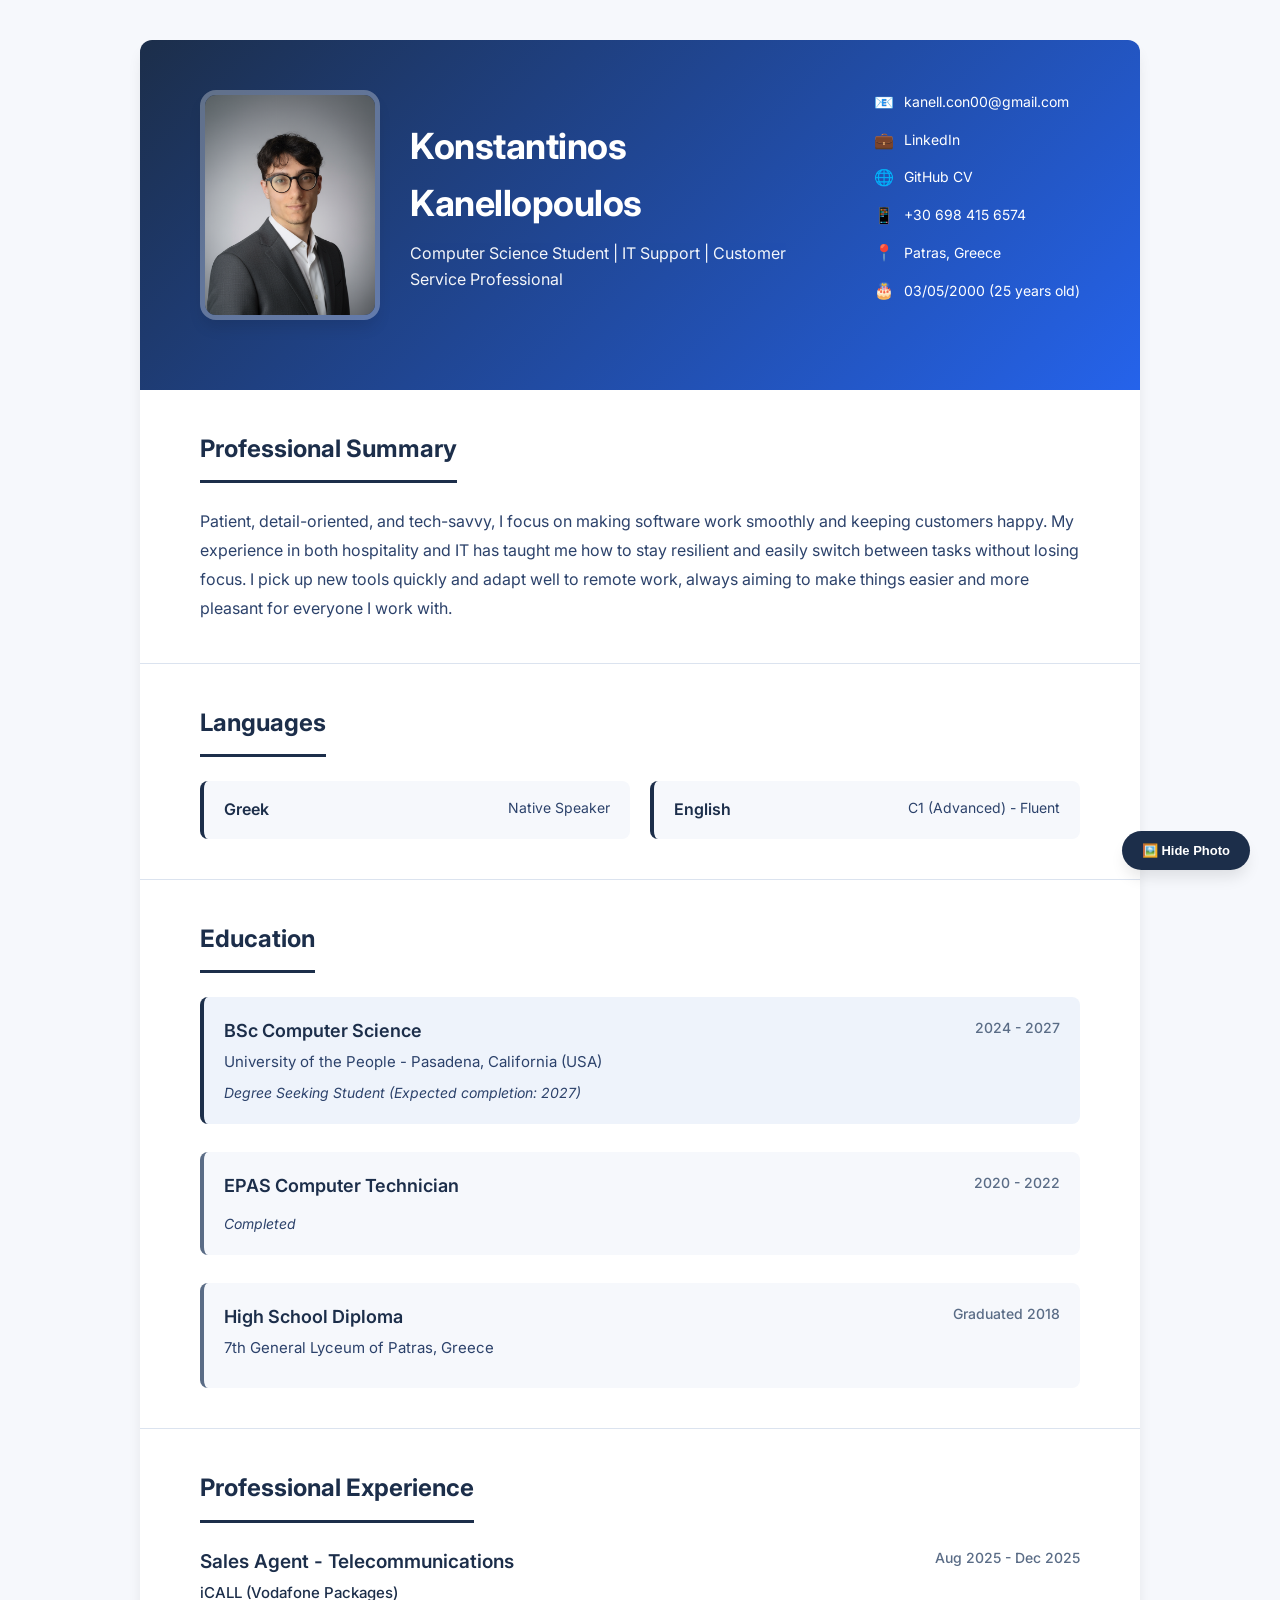
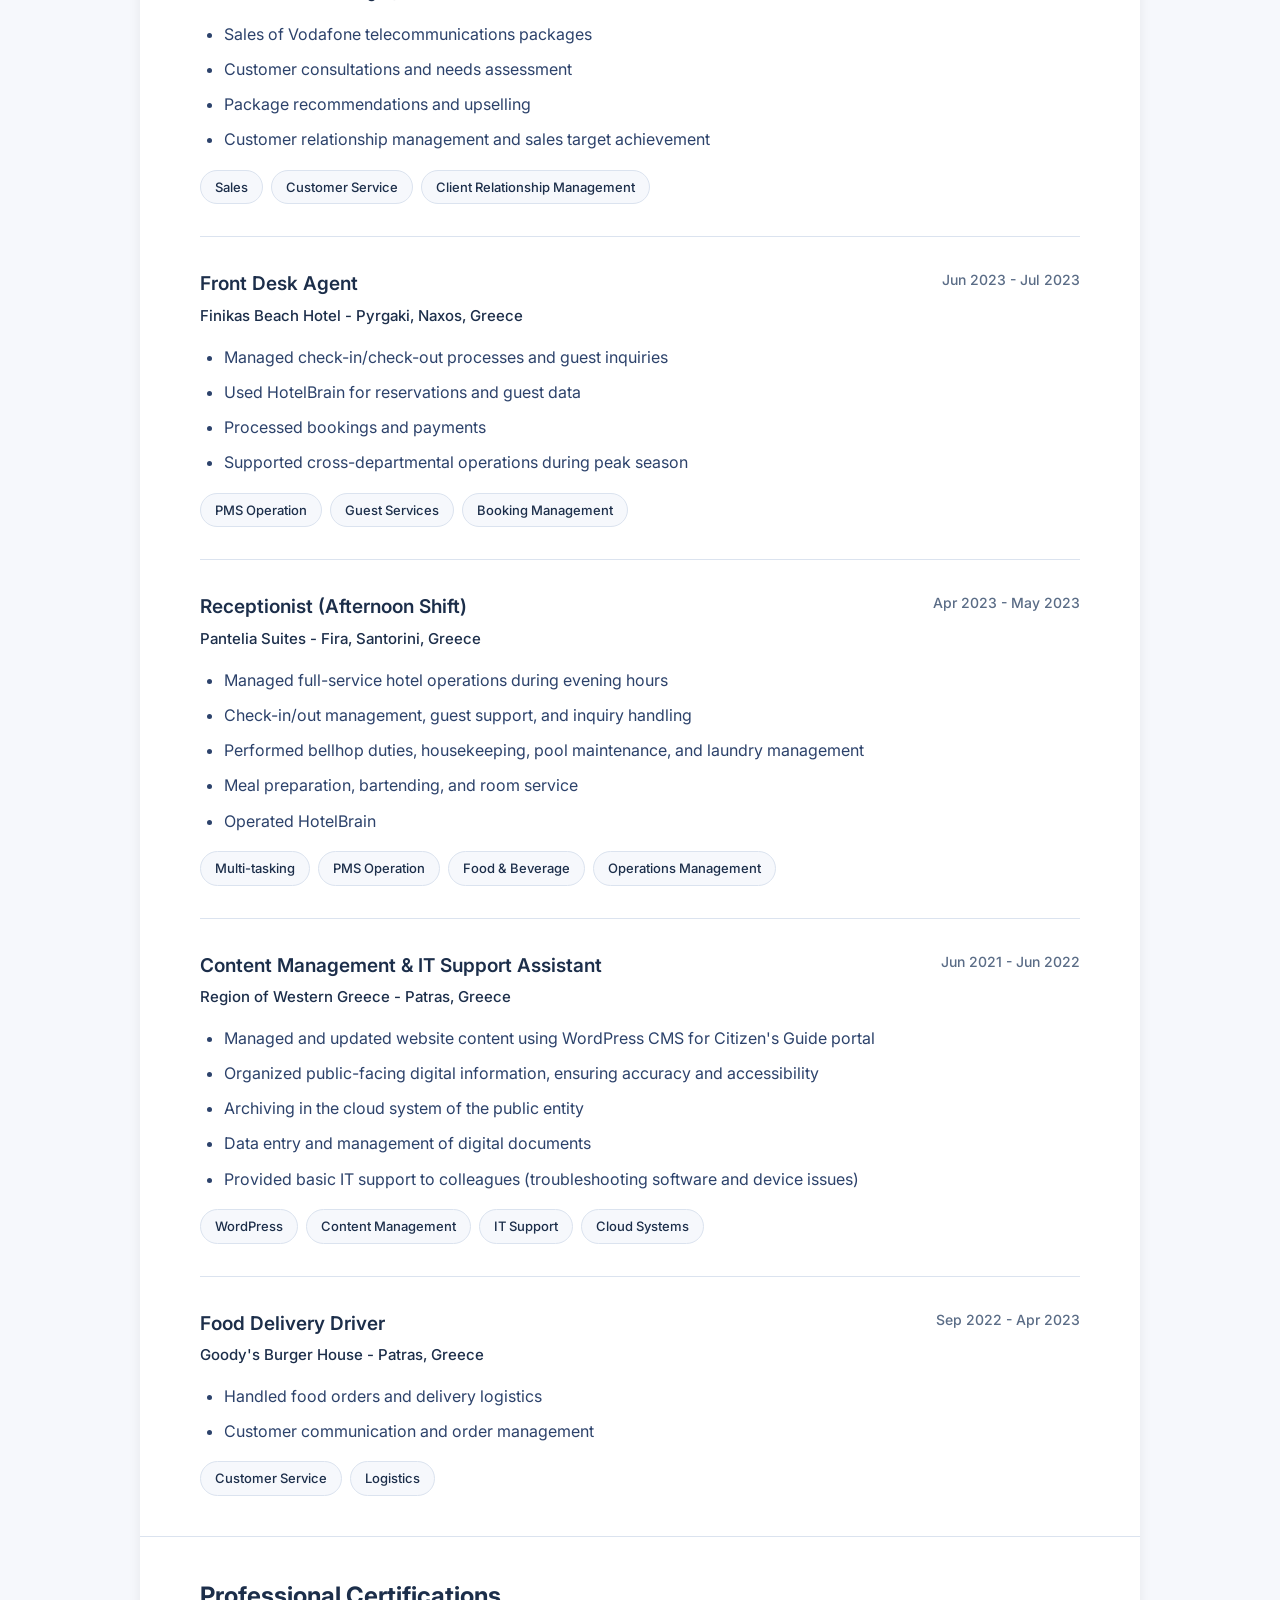
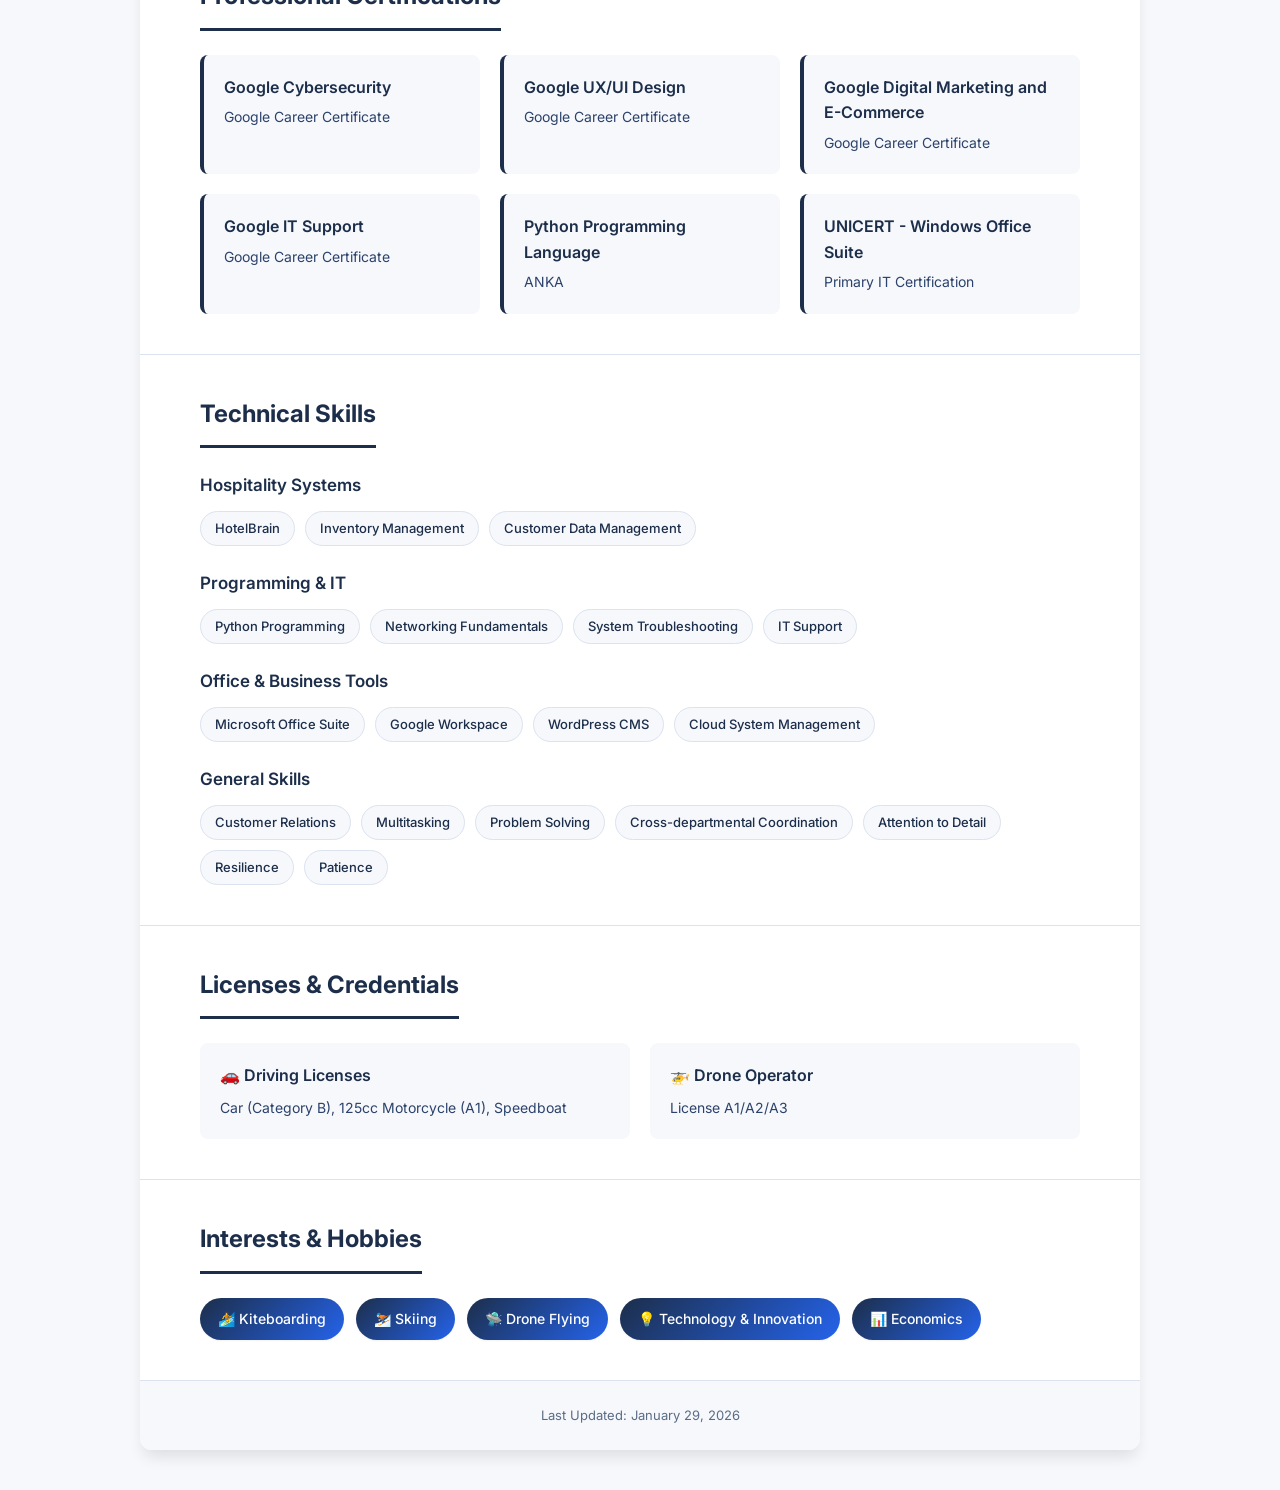
==== commit 7242537f: "Change in th epciture, links on the linked ina nd github CV" ====
--- a/index.html
+++ b/index.html
@@ -31,7 +31,11 @@
                     </div>
                     <div class="contact-item">
                         <span class="icon">💼</span>
-                        <a href="https://www.linkedin.com/in/your-linkedin-username" target="_blank" rel="noopener noreferrer">linkedin.com/in/your-linkedin-username</a>
+                        <a href="https://www.linkedin.com/in/konstantinos-kanellopoulos-022012376/" target="_blank" rel="noopener noreferrer">LinkedIn</a>
+                    </div>
+                    <div class="contact-item">
+                        <span class="icon">🌐</span>
+                        <a href="https://konkan2000.github.io/CV_Abroad_Project/" target="_blank" rel="noopener noreferrer">GitHub CV</a>
                     </div>
                     <div class="contact-item">
                         <span class="icon">📱</span>
--- a/styles.css
+++ b/styles.css
@@ -68,9 +68,9 @@
 
 .profile-image {
     position: relative;
-    width: 140px;
-    height: 140px;
-    border-radius: 50%;
+    width: 180px;
+    height: 230px;
+    border-radius: 16px;
     overflow: hidden;
     border: 5px solid rgba(255, 255, 255, 0.3);
     box-shadow: var(--shadow-lg);
@@ -81,6 +81,7 @@
     width: 100%;
     height: 100%;
     object-fit: cover;
+    object-position: center top;
 }
 
 .image-placeholder {
@@ -520,6 +521,11 @@
         text-align: center;
     }
 
+    .profile-image {
+        width: 160px;
+        height: 200px;
+    }
+
     .download-btn {
         position: static;
         margin-top: 20px;
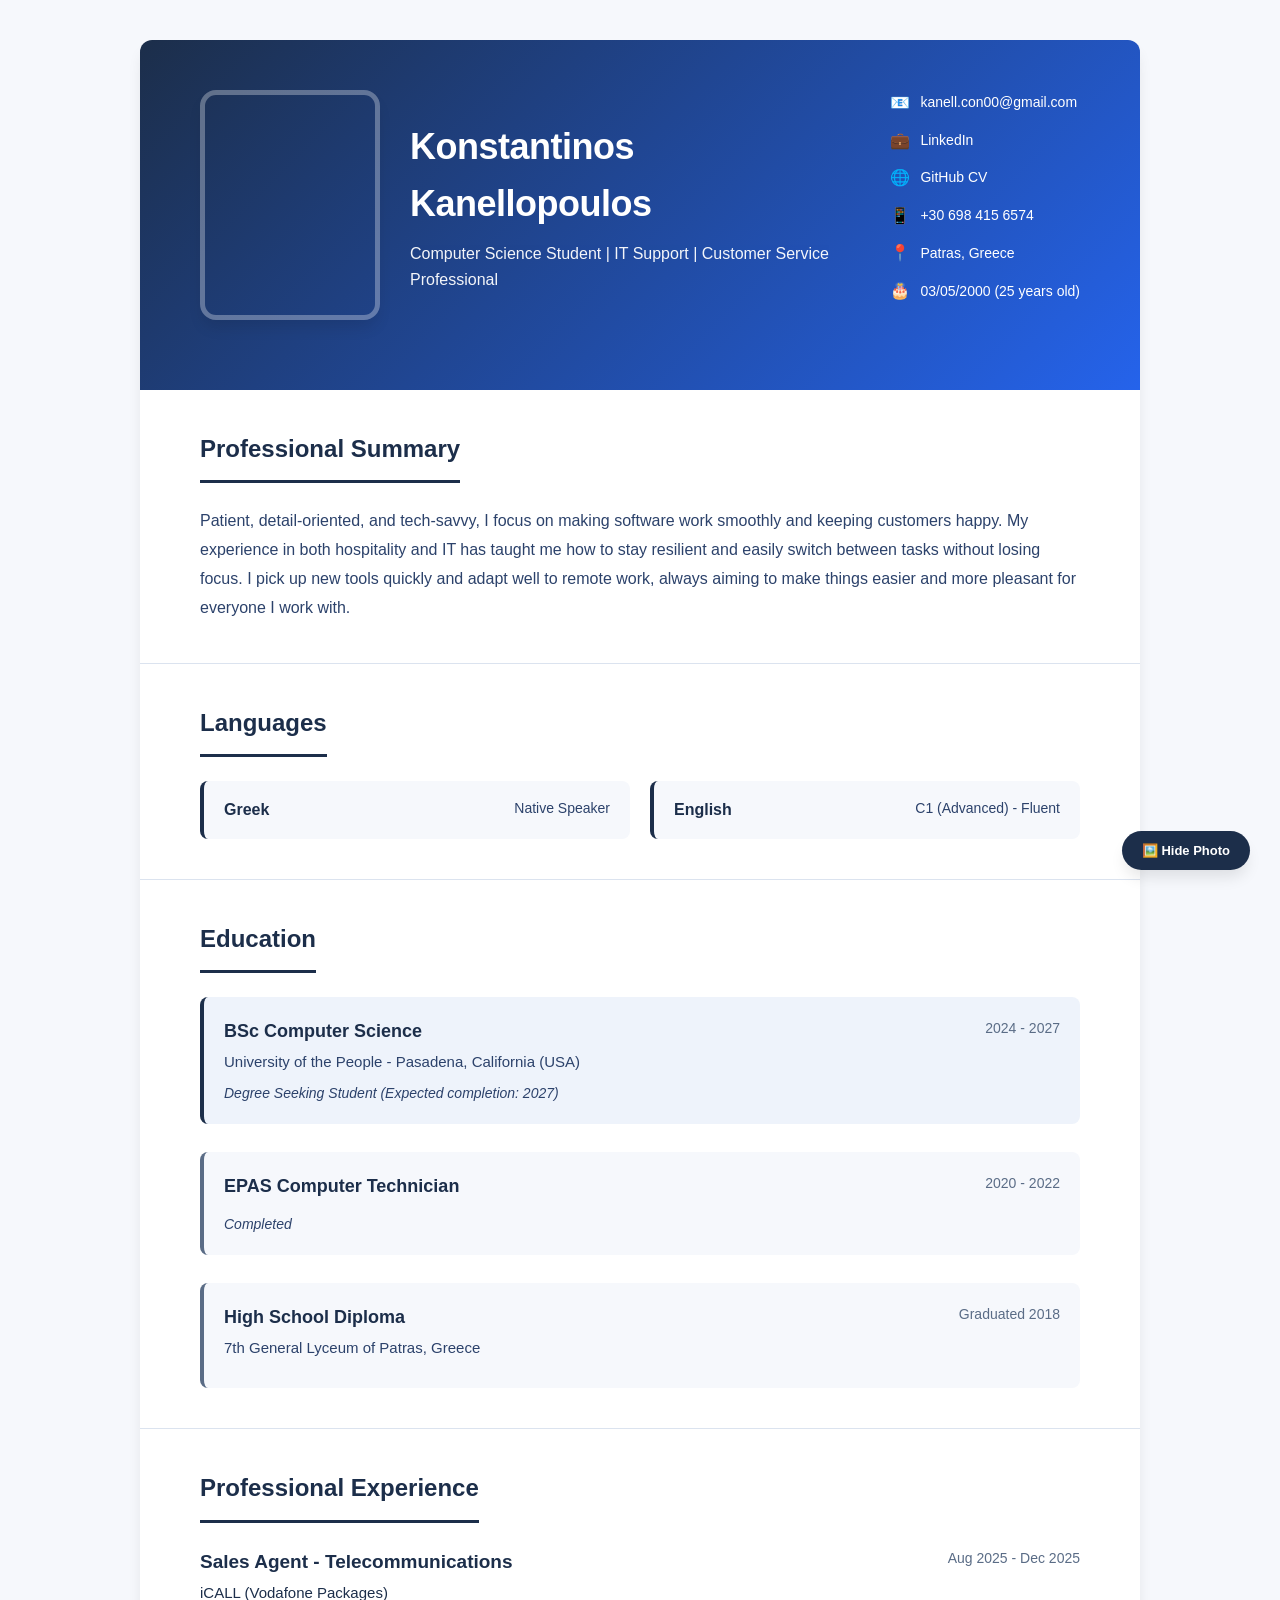
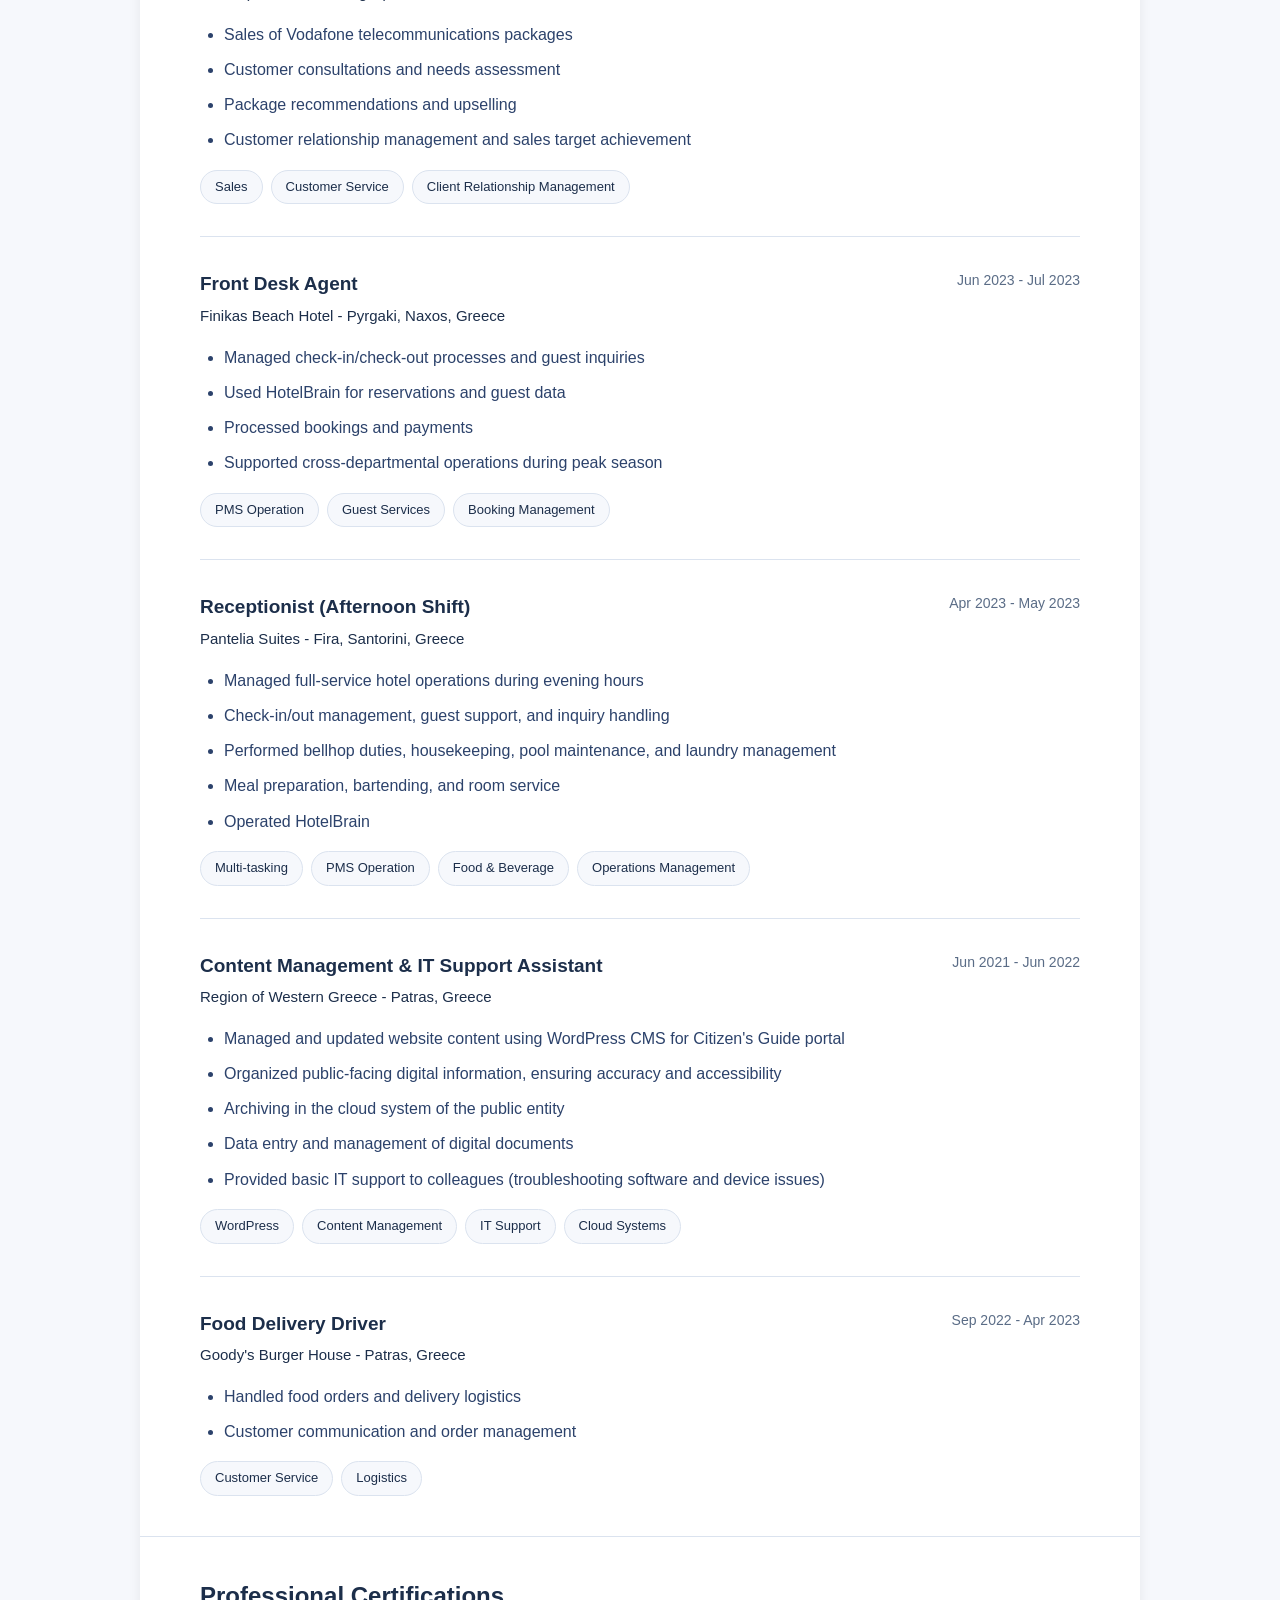
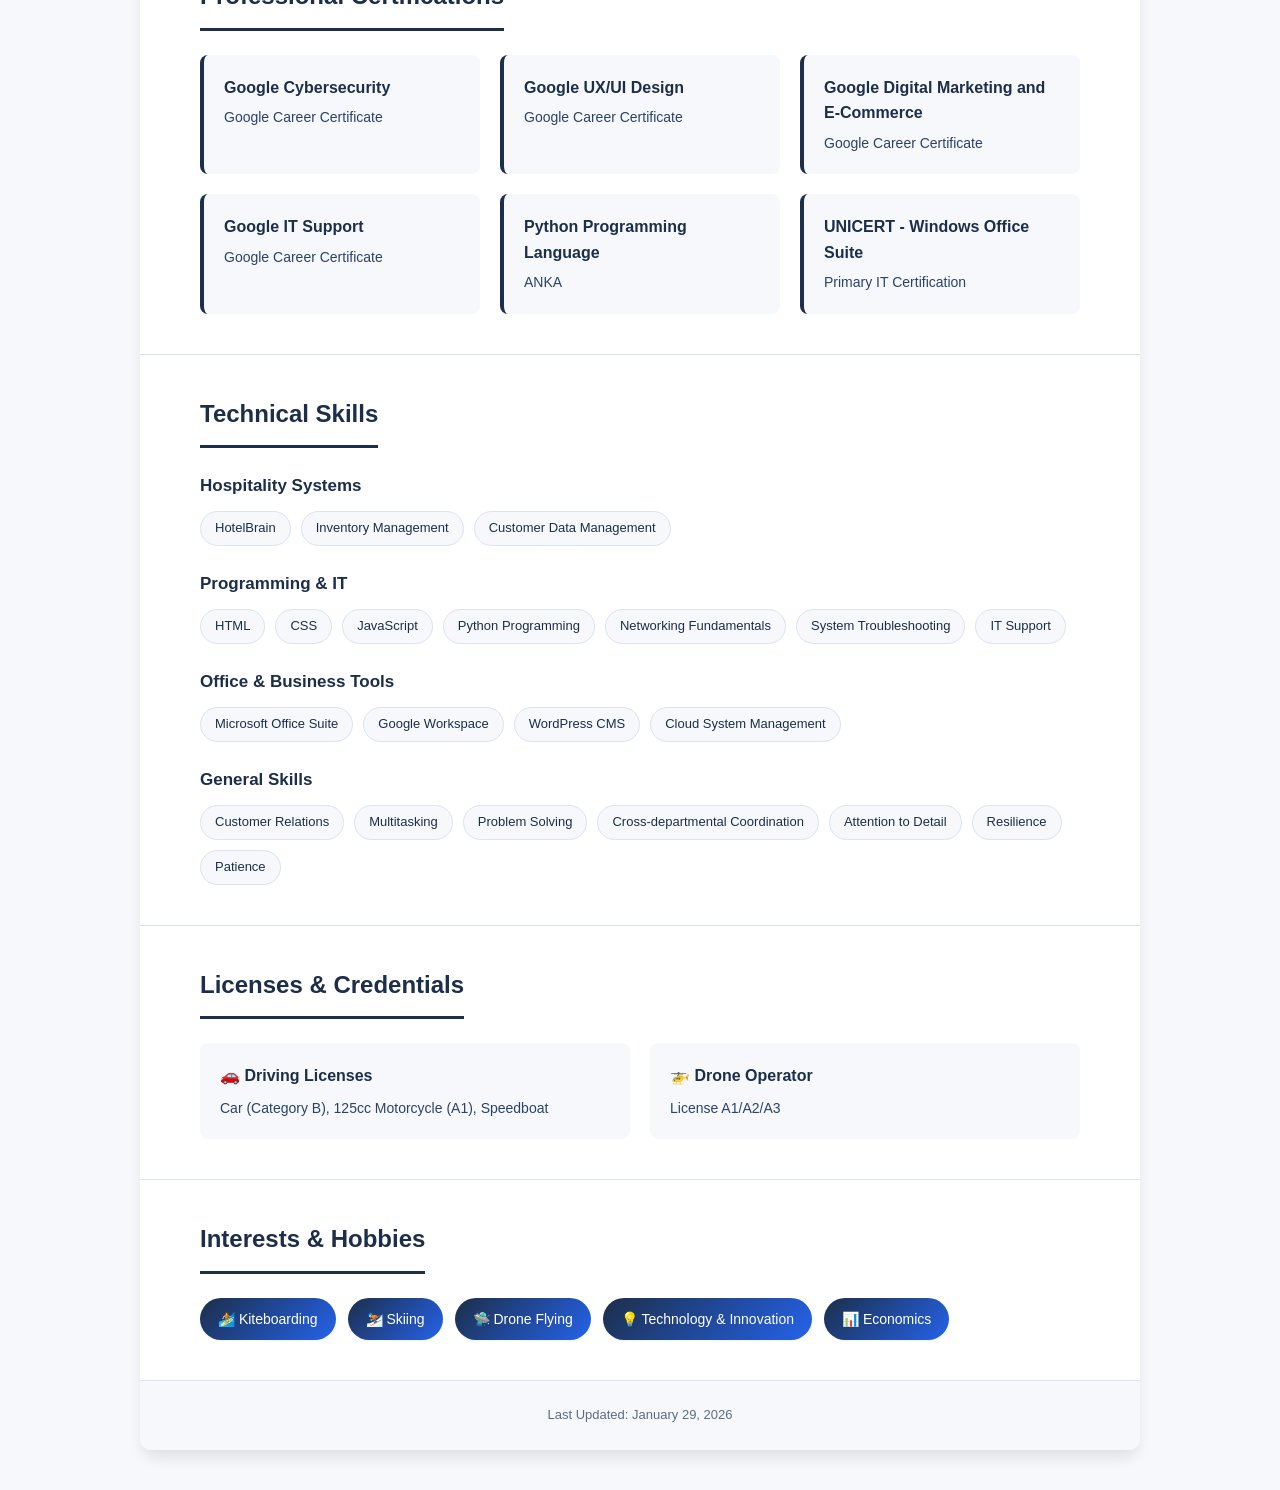
==== commit 0f1f223a: "Improve print PDF links for LinkedIn and CV URL" ====
--- a/index.html
+++ b/index.html
@@ -3,6 +3,10 @@
 <head>
     <meta charset="UTF-8">
     <meta name="viewport" content="width=device-width, initial-scale=1.0">
+    <meta http-equiv="Content-Security-Policy" content="default-src 'self'; script-src 'self'; style-src 'self' https://fonts.googleapis.com; font-src https://fonts.gstatic.com; img-src 'self' data: https:; connect-src 'self'; object-src 'none'; base-uri 'self'; form-action 'self'; frame-ancestors 'none'; upgrade-insecure-requests">
+    <meta http-equiv="X-Content-Type-Options" content="nosniff">
+    <meta name="referrer" content="strict-origin-when-cross-origin">
+    <meta http-equiv="Permissions-Policy" content="camera=(), microphone=(), geolocation=(), payment=(), usb=()">
     <title>Konstantinos Kanellopoulos - CV</title>
     <link rel="stylesheet" href="styles.css">
     <link rel="stylesheet" media="print" href="print.css">
@@ -17,7 +21,7 @@
             <div class="header-content">
                 <div class="profile-section">
                     <div class="profile-image">
-                        <img src="profile-photo.png" alt="Konstantinos Kanellopoulos" id="profileImg">
+                        <img src="profile-photo.png" alt="Konstantinos Kanellopoulos" id="profileImg" loading="lazy" decoding="async">
                     </div>
                     <div class="header-text">
                         <h1>Konstantinos Kanellopoulos</h1>
@@ -31,11 +35,11 @@
                     </div>
                     <div class="contact-item">
                         <span class="icon">💼</span>
-                        <a href="https://www.linkedin.com/in/konstantinos-kanellopoulos-022012376/" target="_blank" rel="noopener noreferrer">LinkedIn</a>
+                        <a class="external-link" href="https://www.linkedin.com/in/konstantinos-kanellopoulos-022012376/" target="_blank" rel="noopener noreferrer">LinkedIn</a>
                     </div>
                     <div class="contact-item">
                         <span class="icon">🌐</span>
-                        <a href="https://konkan2000.github.io/CV_Abroad_Project/" target="_blank" rel="noopener noreferrer">GitHub CV</a>
+                        <a class="external-link" href="https://konkan2000.github.io/CV_Abroad_Project/" target="_blank" rel="noopener noreferrer">GitHub CV</a>
                     </div>
                     <div class="contact-item">
                         <span class="icon">📱</span>
@@ -272,6 +276,9 @@
             <div class="skills-category">
                 <h3>Programming & IT</h3>
                 <div class="skills-list">
+                    <span class="skill-tag">HTML</span>
+                    <span class="skill-tag">CSS</span>
+                    <span class="skill-tag">JavaScript</span>
                     <span class="skill-tag">Python Programming</span>
                     <span class="skill-tag">Networking Fundamentals</span>
                     <span class="skill-tag">System Troubleshooting</span>
@@ -337,43 +344,8 @@
     </div>
 
     <!-- Floating Side Button -->
-    <button class="floating-btn" id="togglePhotoBtn" onclick="togglePhoto()">🖼️ Hide Photo</button>
-
-    <script>
-        // Handle profile image upload/preview
-        const profileImg = document.getElementById('profileImg');
-        const imagePlaceholder = document.querySelector('.image-placeholder');
-        const profileImageContainer = document.querySelector('.profile-image');
-        const toggleBtn = document.getElementById('togglePhotoBtn');
-        let photoHidden = false;
-        
-        // Check if image exists
-        profileImg.addEventListener('error', function() {
-            this.style.display = 'none';
-            imagePlaceholder.style.display = 'flex';
-        });
-
-        profileImg.addEventListener('load', function() {
-            this.style.display = 'block';
-            imagePlaceholder.style.display = 'none';
-        });
-
-        // Toggle photo visibility
-        function togglePhoto() {
-            photoHidden = !photoHidden;
-            if (photoHidden) {
-                profileImageContainer.style.display = 'none';
-                toggleBtn.textContent = '🖼️ Show Photo';
-            } else {
-                profileImageContainer.style.display = 'block';
-                toggleBtn.textContent = '🖼️ Hide Photo';
-            }
-        }
-
-        // Print functionality when needed
-        function printCV() {
-            window.print();
-        }
-    </script>
+    <button class="floating-btn" id="togglePhotoBtn" type="button">🖼️ Hide Photo</button>
+
+    <script src="script.js" defer></script>
 </body>
 </html>
--- a/print.css
+++ b/print.css
@@ -112,6 +112,27 @@
     .contact-item a {
         color: white;
         text-decoration: none;
+        word-break: break-word;
+    }
+
+    .contact-item a.external-link {
+        text-decoration: underline;
+        text-underline-offset: 1px;
+    }
+
+    .contact-item a.external-link::after {
+        content: " (" attr(href) ")";
+        display: inline;
+        font-size: 7pt;
+        color: rgba(255, 255, 255, 0.95);
+    }
+
+    a[href]::after {
+        content: "" !important;
+    }
+
+    .contact-item a.external-link::after {
+        content: " (" attr(href) ")" !important;
     }
 
     /* ===== SECTIONS ===== */
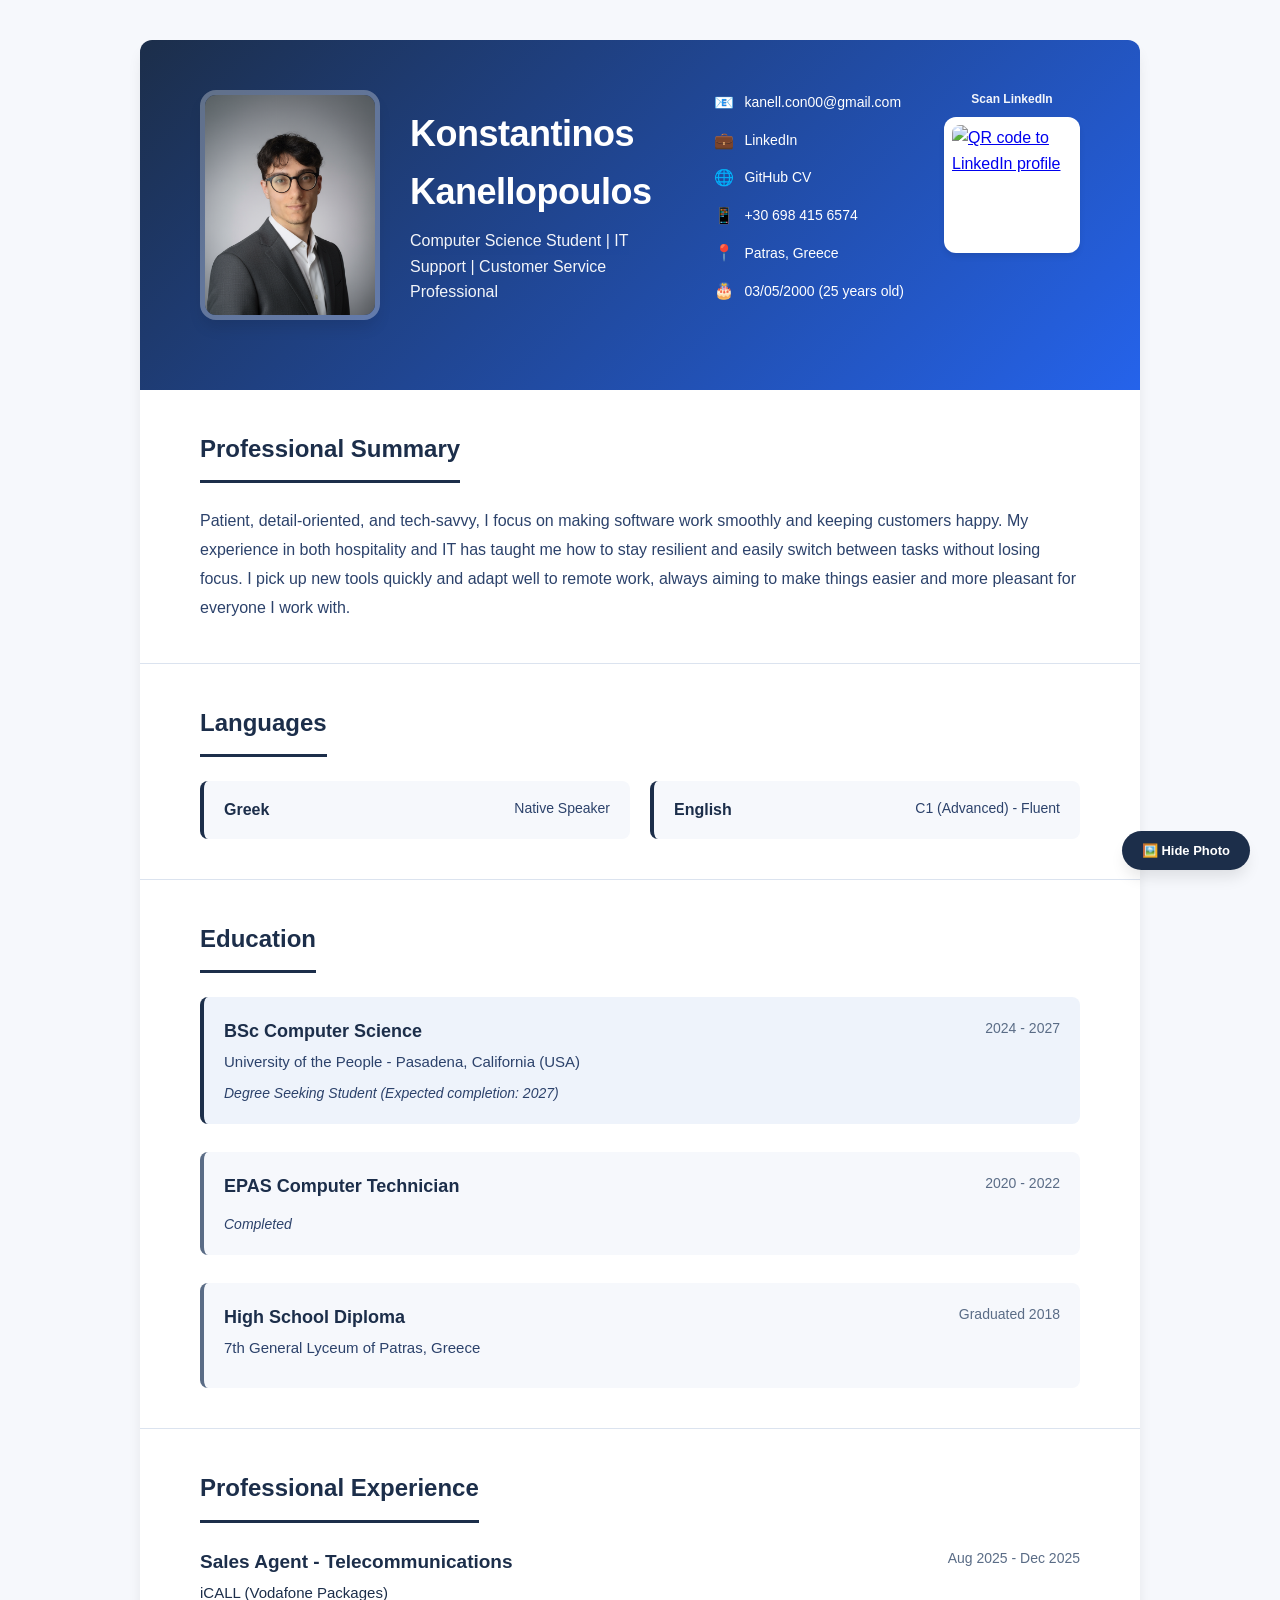
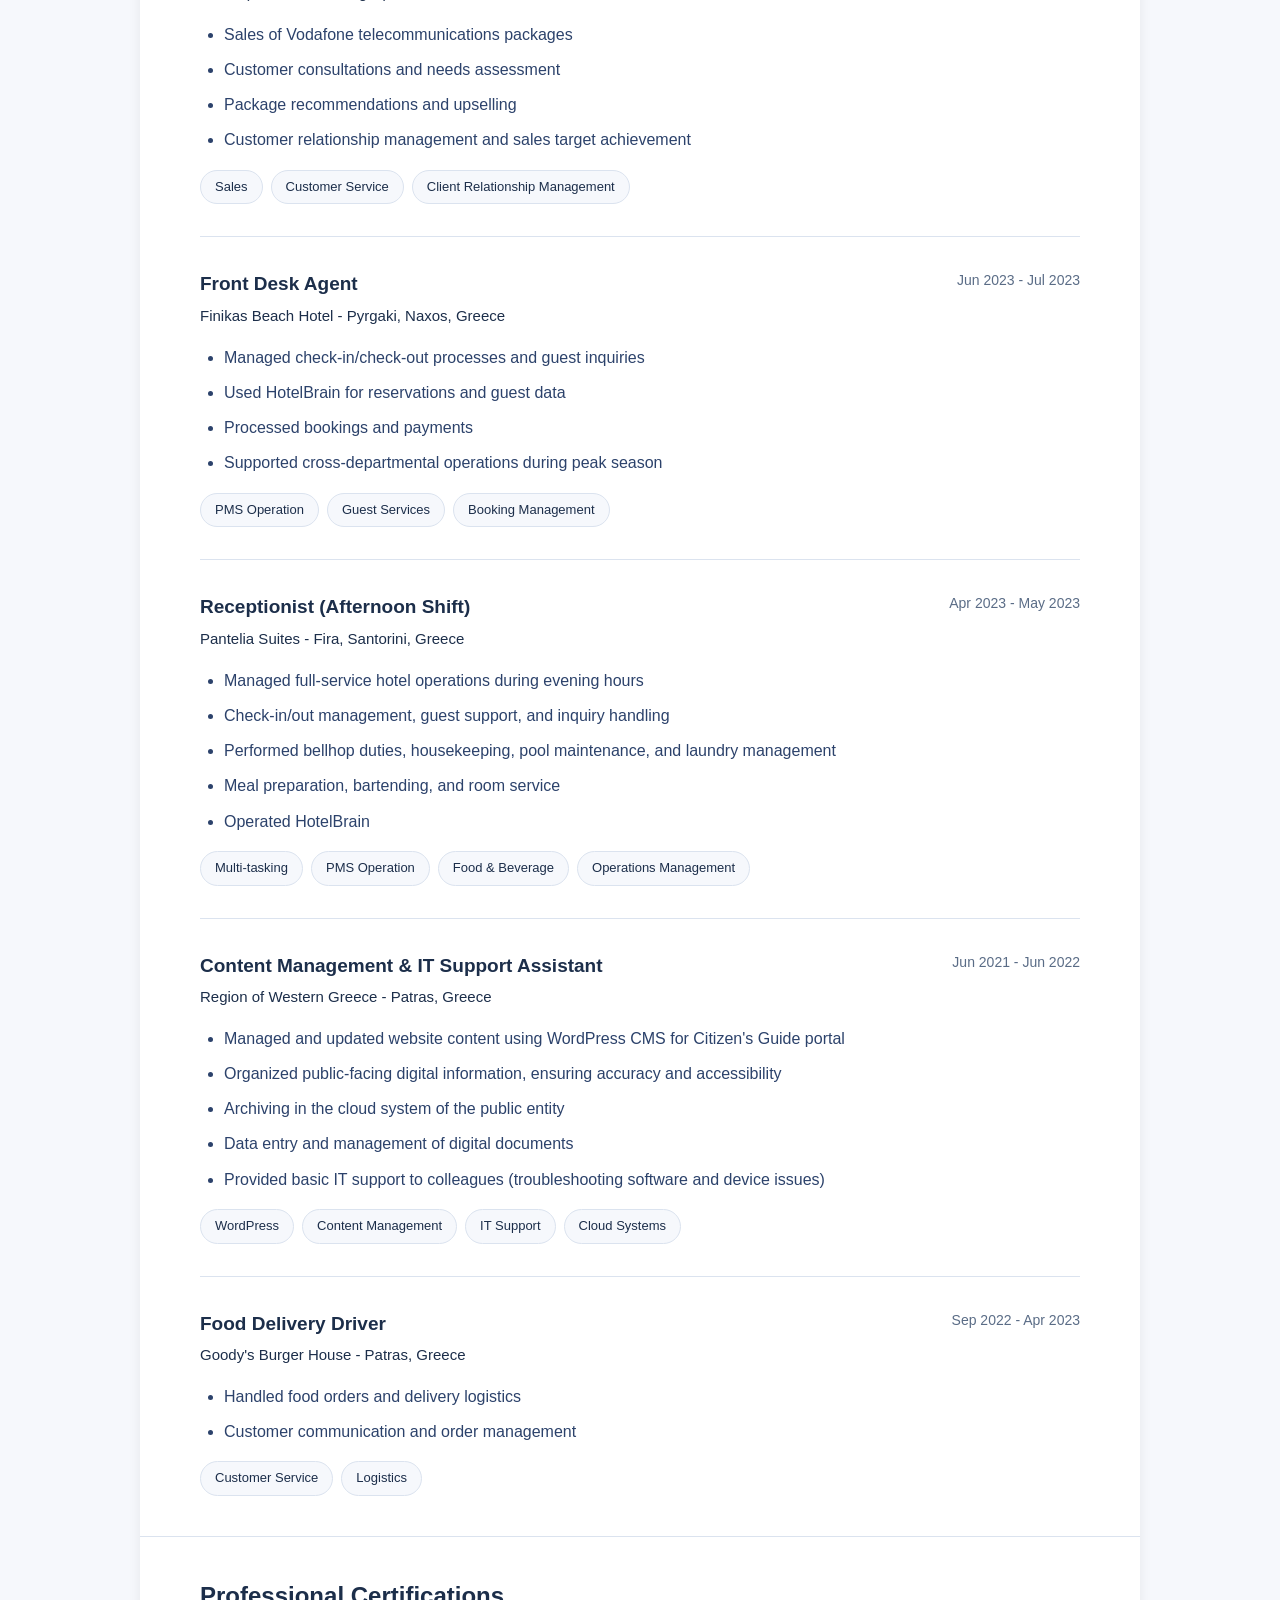
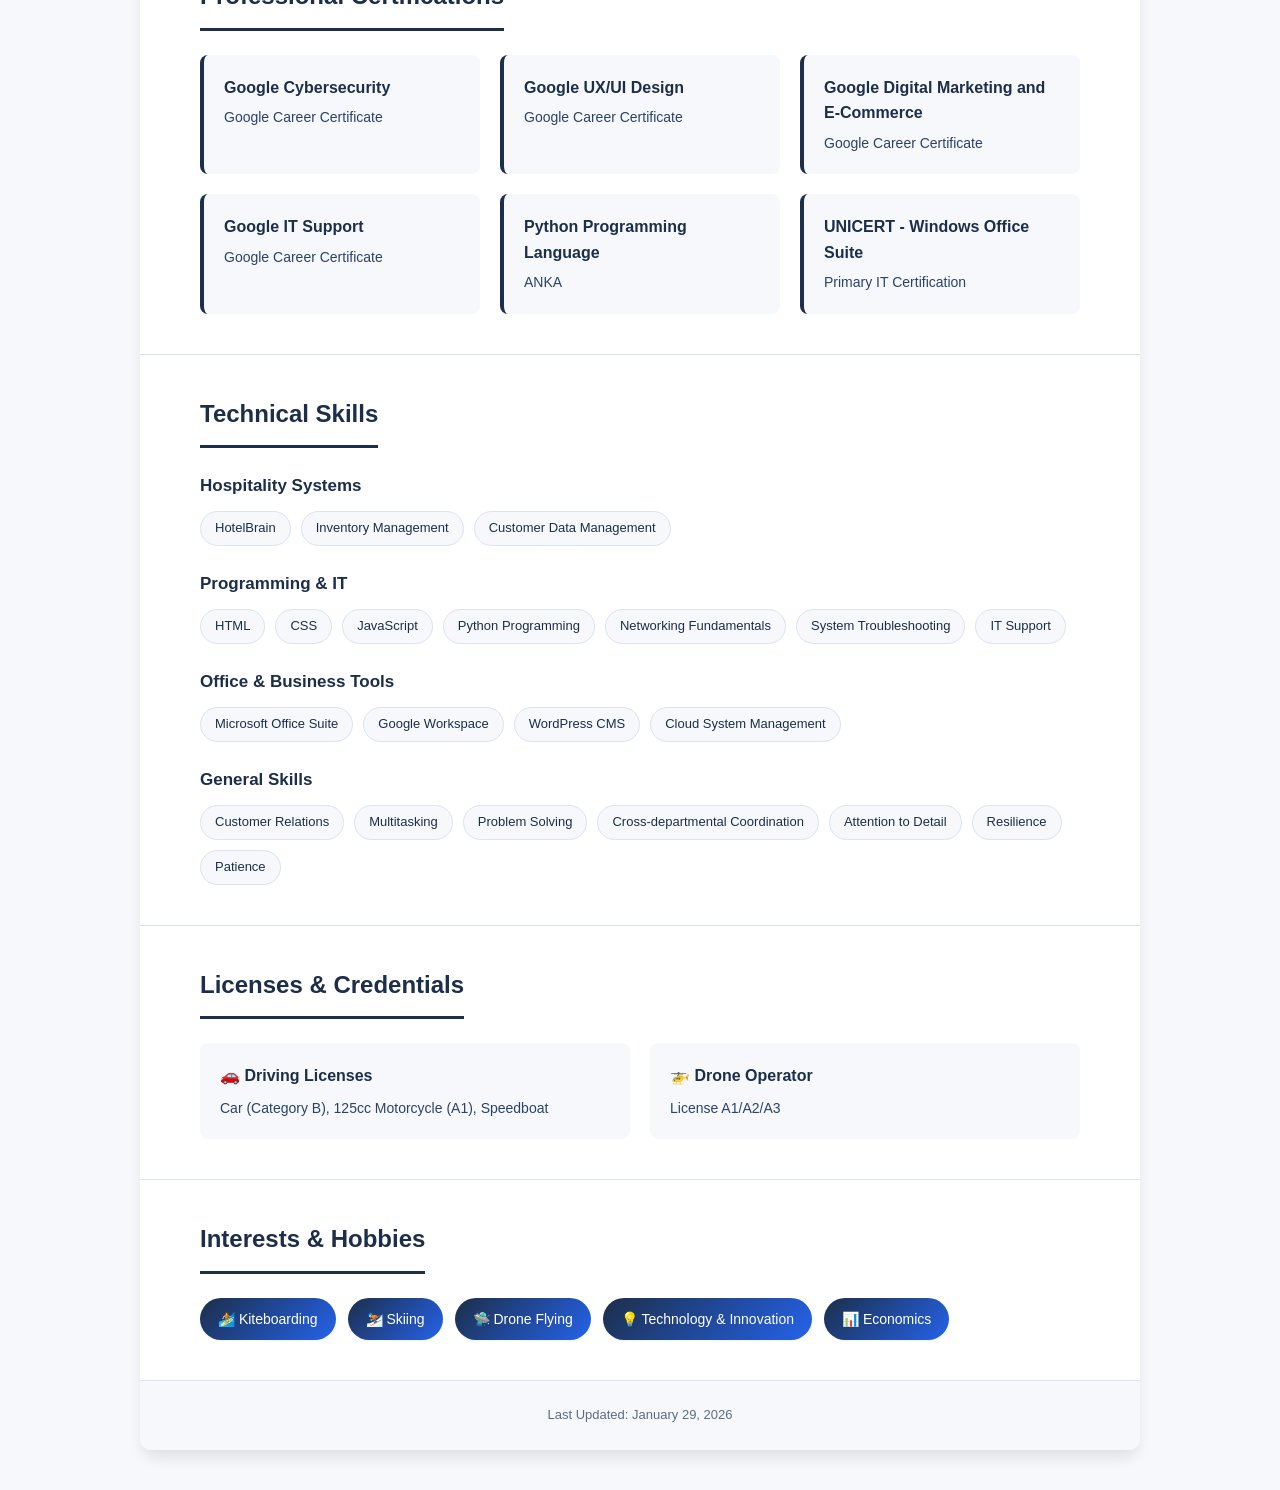
==== commit 74ed6ffa: "Add LinkedIn QR code to header and print layout" ====
--- a/index.html
+++ b/index.html
@@ -54,6 +54,12 @@
                         <span>03/05/2000 (25 years old)</span>
                     </div>
                 </div>
+                <div class="qr-section">
+                    <p class="qr-label">Scan LinkedIn</p>
+                    <a class="qr-link" href="https://www.linkedin.com/in/konstantinos-kanellopoulos-022012376/" target="_blank" rel="noopener noreferrer" aria-label="Open LinkedIn profile">
+                        <img class="qr-image" src="https://api.qrserver.com/v1/create-qr-code/?size=140x140&data=https%3A%2F%2Fwww.linkedin.com%2Fin%2Fkonstantinos-kanellopoulos-022012376%2F" alt="QR code to LinkedIn profile" loading="lazy" decoding="async">
+                    </a>
+                </div>
             </div>
         </header>
 
--- a/styles.css
+++ b/styles.css
@@ -150,6 +150,36 @@
     border-bottom-color: white;
 }
 
+.qr-section {
+    display: flex;
+    flex-direction: column;
+    align-items: center;
+    gap: 8px;
+    flex-shrink: 0;
+}
+
+.qr-label {
+    font-size: 12px;
+    font-weight: 600;
+    color: white;
+    opacity: 0.95;
+}
+
+.qr-link {
+    display: inline-flex;
+    background: white;
+    padding: 8px;
+    border-radius: 12px;
+    box-shadow: var(--shadow-md);
+}
+
+.qr-image {
+    width: 120px;
+    height: 120px;
+    display: block;
+    border-radius: 8px;
+}
+
 .floating-btn {
     position: fixed;
     bottom: 30px;
@@ -515,6 +545,15 @@
         gap: 24px;
     }
 
+    .qr-section {
+        align-self: center;
+    }
+
+    .qr-image {
+        width: 110px;
+        height: 110px;
+    }
+
     .profile-section {
         flex-direction: column;
         align-items: center;
--- a/print.css
+++ b/print.css
@@ -135,6 +135,34 @@
         content: " (" attr(href) ")" !important;
     }
 
+    .qr-section {
+        display: flex;
+        flex-direction: column;
+        align-items: center;
+        gap: 4px;
+        flex-shrink: 0;
+    }
+
+    .qr-label {
+        font-size: 7pt;
+        font-weight: 600;
+        color: white;
+    }
+
+    .qr-link {
+        display: inline-flex;
+        background: white;
+        padding: 4px;
+        border-radius: 6px;
+        text-decoration: none;
+    }
+
+    .qr-image {
+        width: 54px;
+        height: 54px;
+        display: block;
+    }
+
     /* ===== SECTIONS ===== */
     .section {
         padding: 8px 20px 10px 20px;
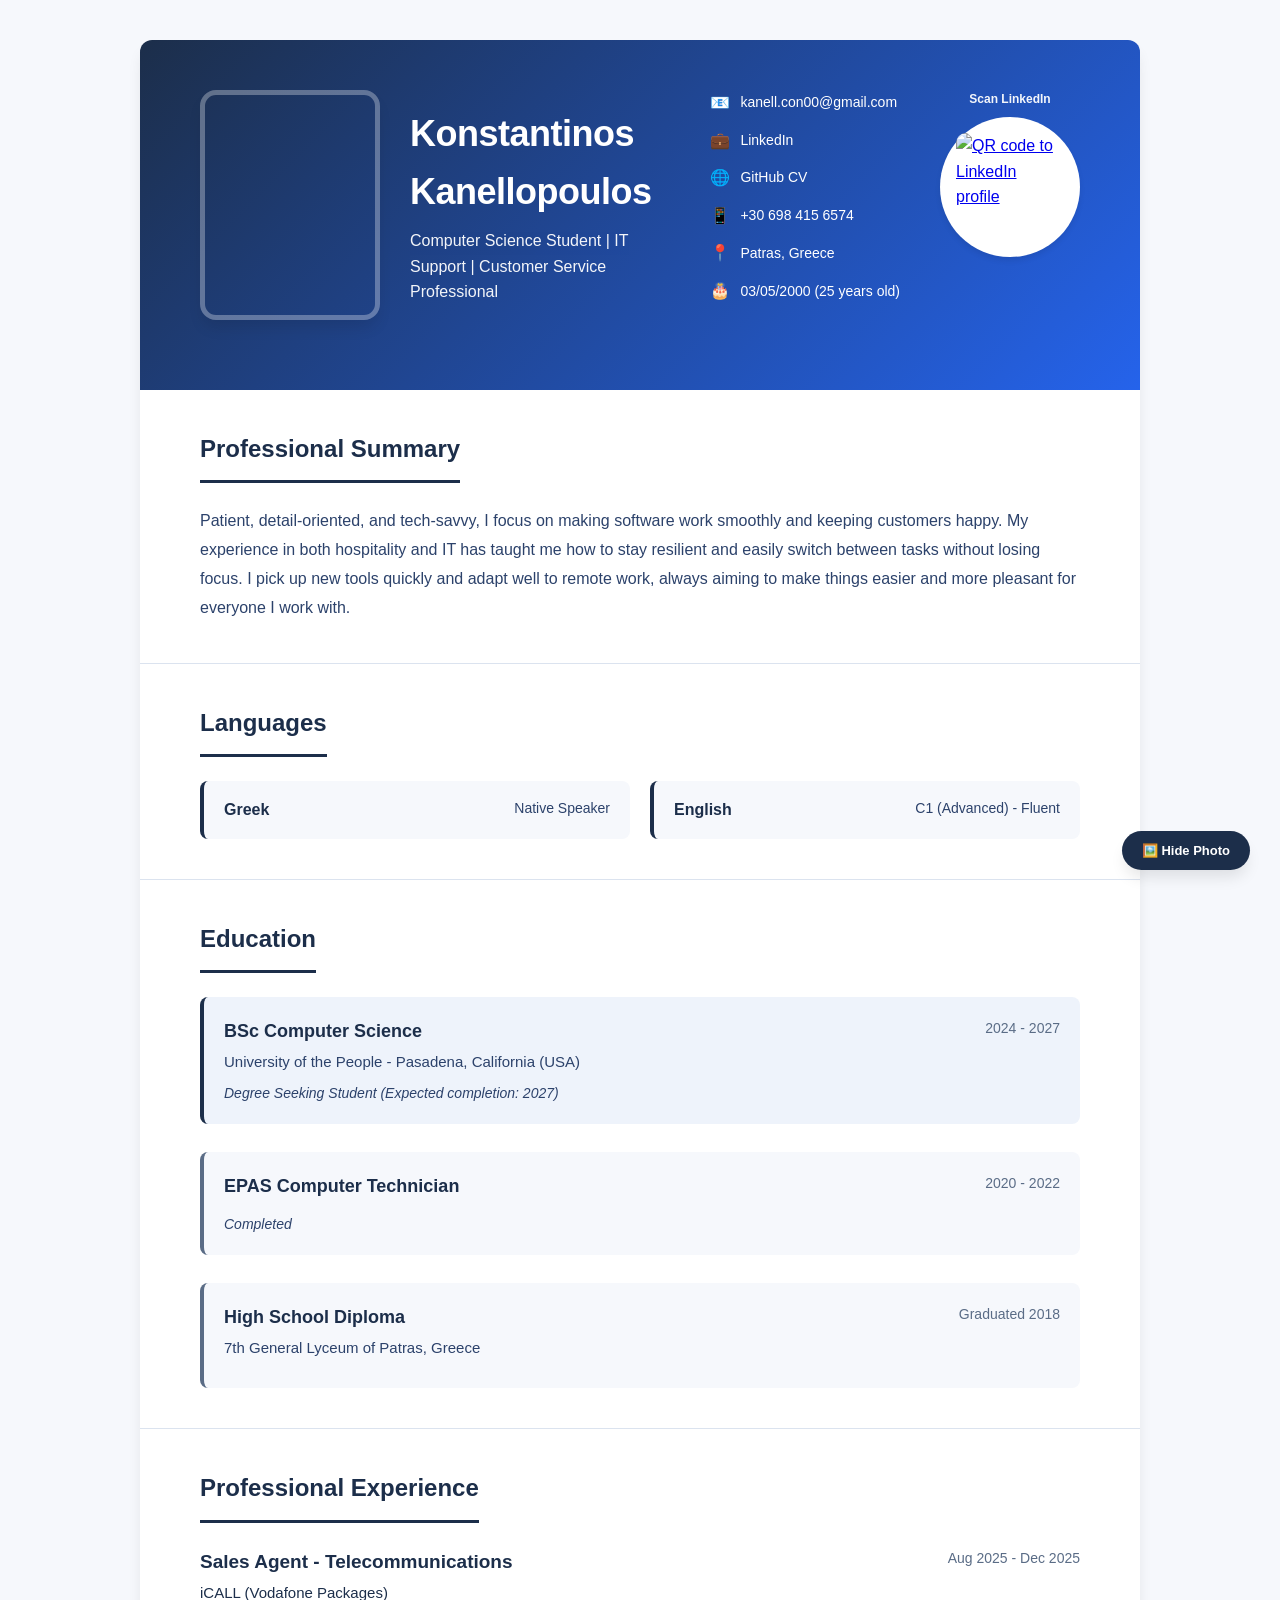
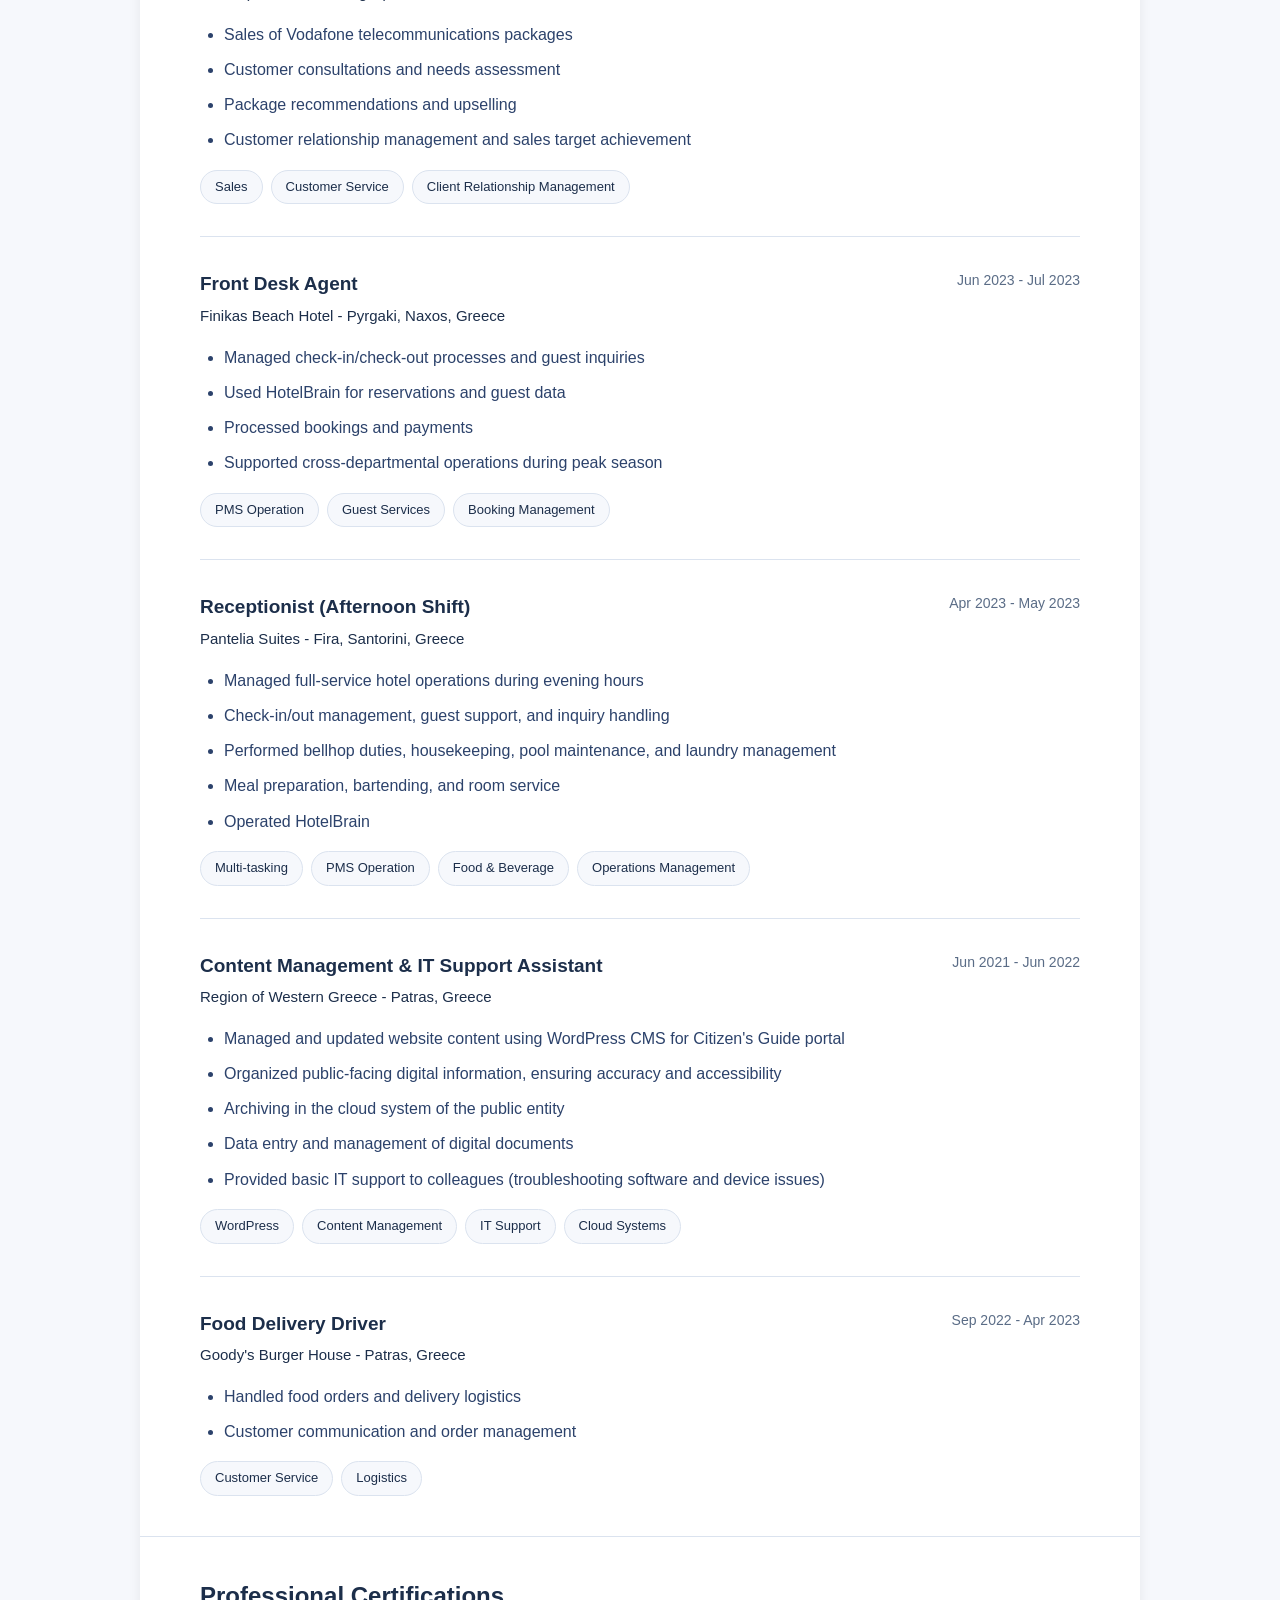
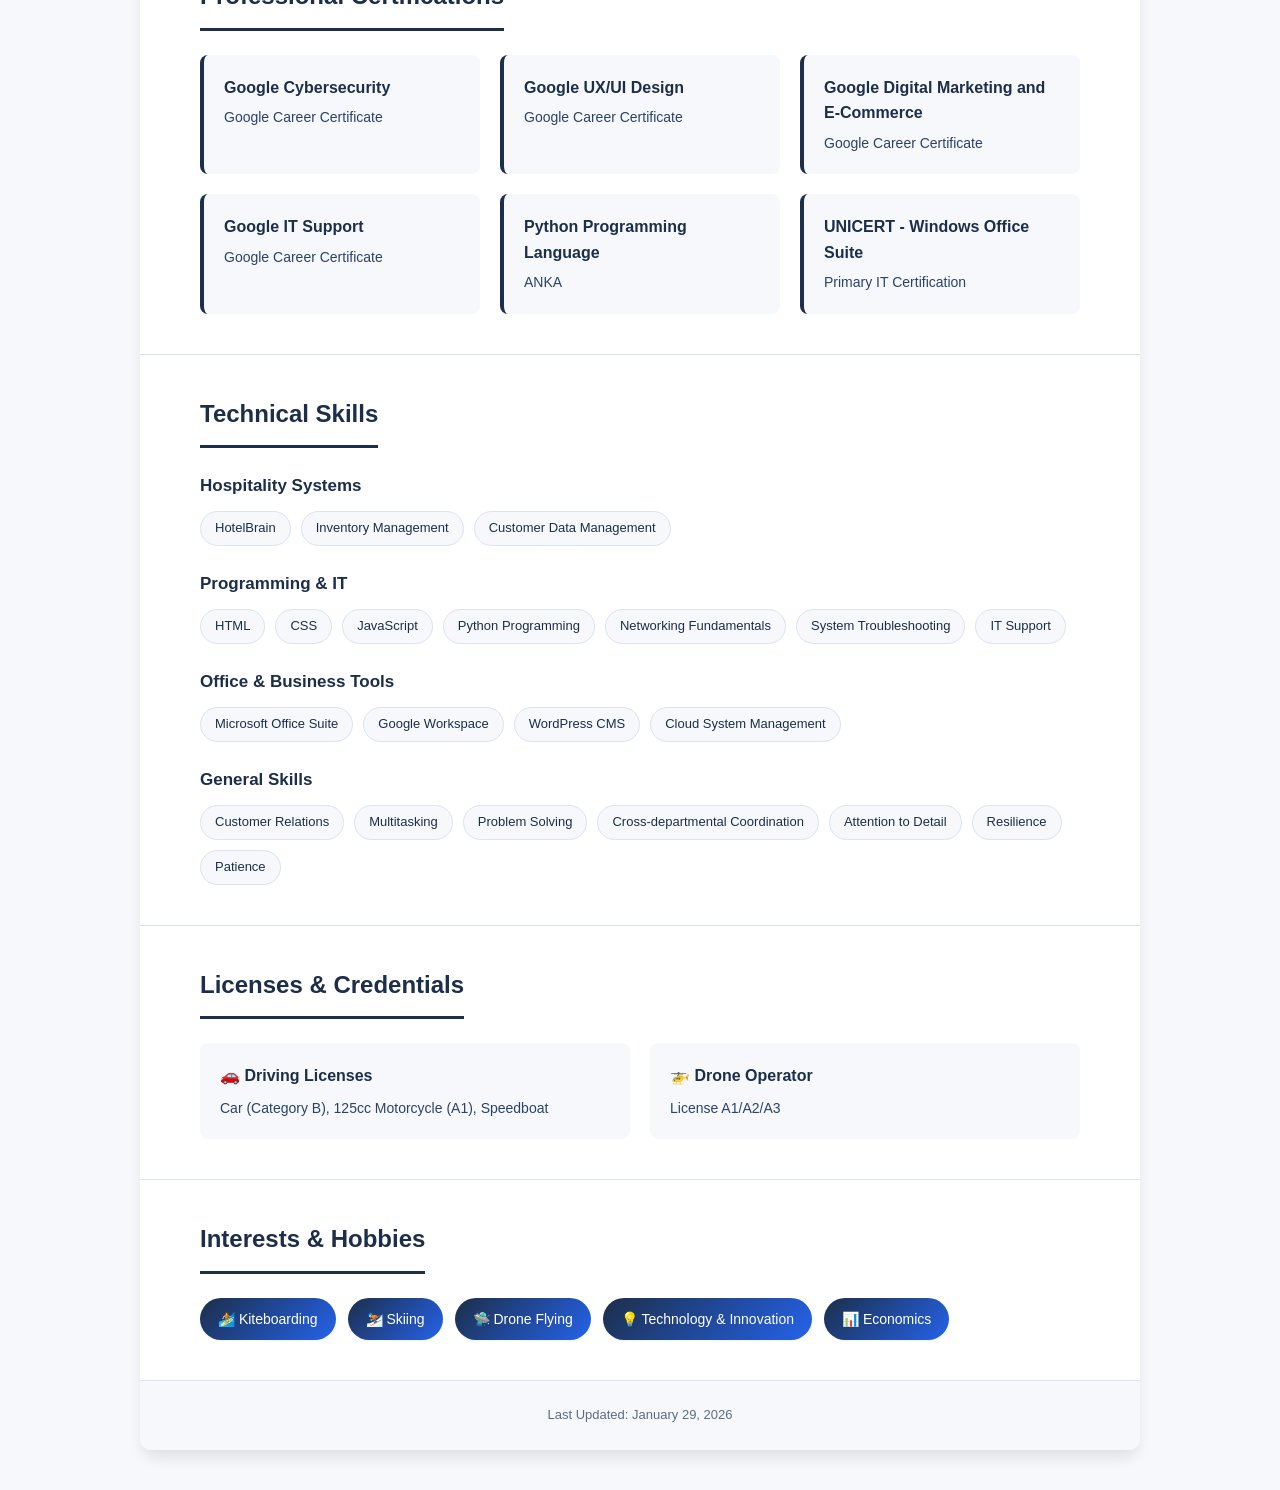
==== commit 4fdbc968: "Force cache refresh and refine QR circular styling" ====
--- a/index.html
+++ b/index.html
@@ -8,8 +8,8 @@
     <meta name="referrer" content="strict-origin-when-cross-origin">
     <meta http-equiv="Permissions-Policy" content="camera=(), microphone=(), geolocation=(), payment=(), usb=()">
     <title>Konstantinos Kanellopoulos - CV</title>
-    <link rel="stylesheet" href="styles.css">
-    <link rel="stylesheet" media="print" href="print.css">
+    <link rel="stylesheet" href="styles.css?v=20260222-1">
+    <link rel="stylesheet" media="print" href="print.css?v=20260222-1">
     <link rel="preconnect" href="https://fonts.googleapis.com">
     <link rel="preconnect" href="https://fonts.gstatic.com" crossorigin>
     <link href="https://fonts.googleapis.com/css2?family=Inter:wght@300;400;500;600;700&display=swap" rel="stylesheet">
@@ -352,6 +352,6 @@
     <!-- Floating Side Button -->
     <button class="floating-btn" id="togglePhotoBtn" type="button">🖼️ Hide Photo</button>
 
-    <script src="script.js" defer></script>
+    <script src="script.js?v=20260222-1" defer></script>
 </body>
 </html>
--- a/styles.css
+++ b/styles.css
@@ -167,17 +167,22 @@
 
 .qr-link {
     display: inline-flex;
+    width: 140px;
+    height: 140px;
+    align-items: center;
+    justify-content: center;
     background: white;
-    padding: 8px;
-    border-radius: 12px;
+    padding: 10px;
+    border-radius: 50%;
+    border: 3px solid rgba(255, 255, 255, 0.85);
     box-shadow: var(--shadow-md);
 }
 
 .qr-image {
-    width: 120px;
-    height: 120px;
+    width: 108px;
+    height: 108px;
     display: block;
-    border-radius: 8px;
+    border-radius: 10px;
 }
 
 .floating-btn {
@@ -550,8 +555,14 @@
     }
 
     .qr-image {
-        width: 110px;
-        height: 110px;
+        width: 96px;
+        height: 96px;
+    }
+
+    .qr-link {
+        width: 124px;
+        height: 124px;
+        padding: 9px;
     }
 
     .profile-section {
--- a/print.css
+++ b/print.css
@@ -151,16 +151,22 @@
 
     .qr-link {
         display: inline-flex;
+        width: 66px;
+        height: 66px;
+        align-items: center;
+        justify-content: center;
         background: white;
-        padding: 4px;
-        border-radius: 6px;
+        padding: 5px;
+        border-radius: 50%;
+        border: 1px solid rgba(255, 255, 255, 0.9);
         text-decoration: none;
     }
 
     .qr-image {
-        width: 54px;
-        height: 54px;
+        width: 50px;
+        height: 50px;
         display: block;
+        border-radius: 4px;
     }
 
     /* ===== SECTIONS ===== */
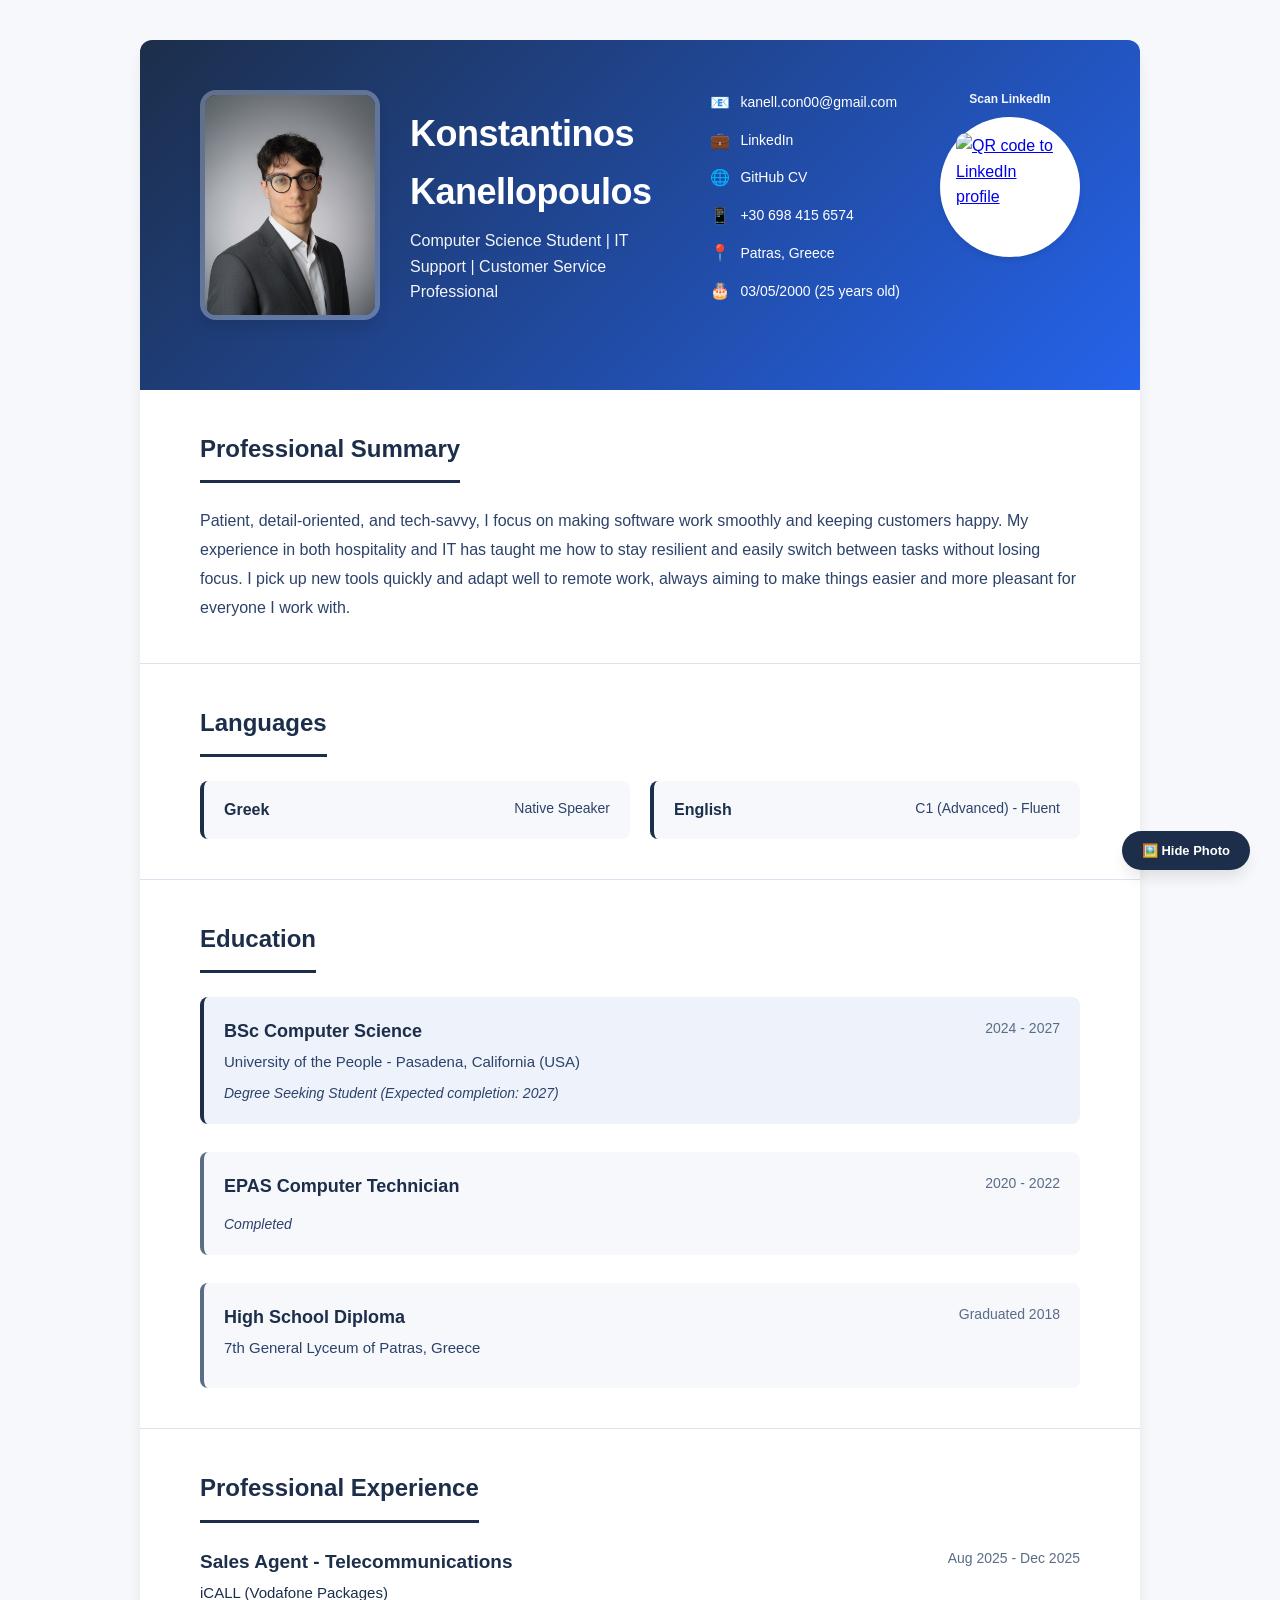
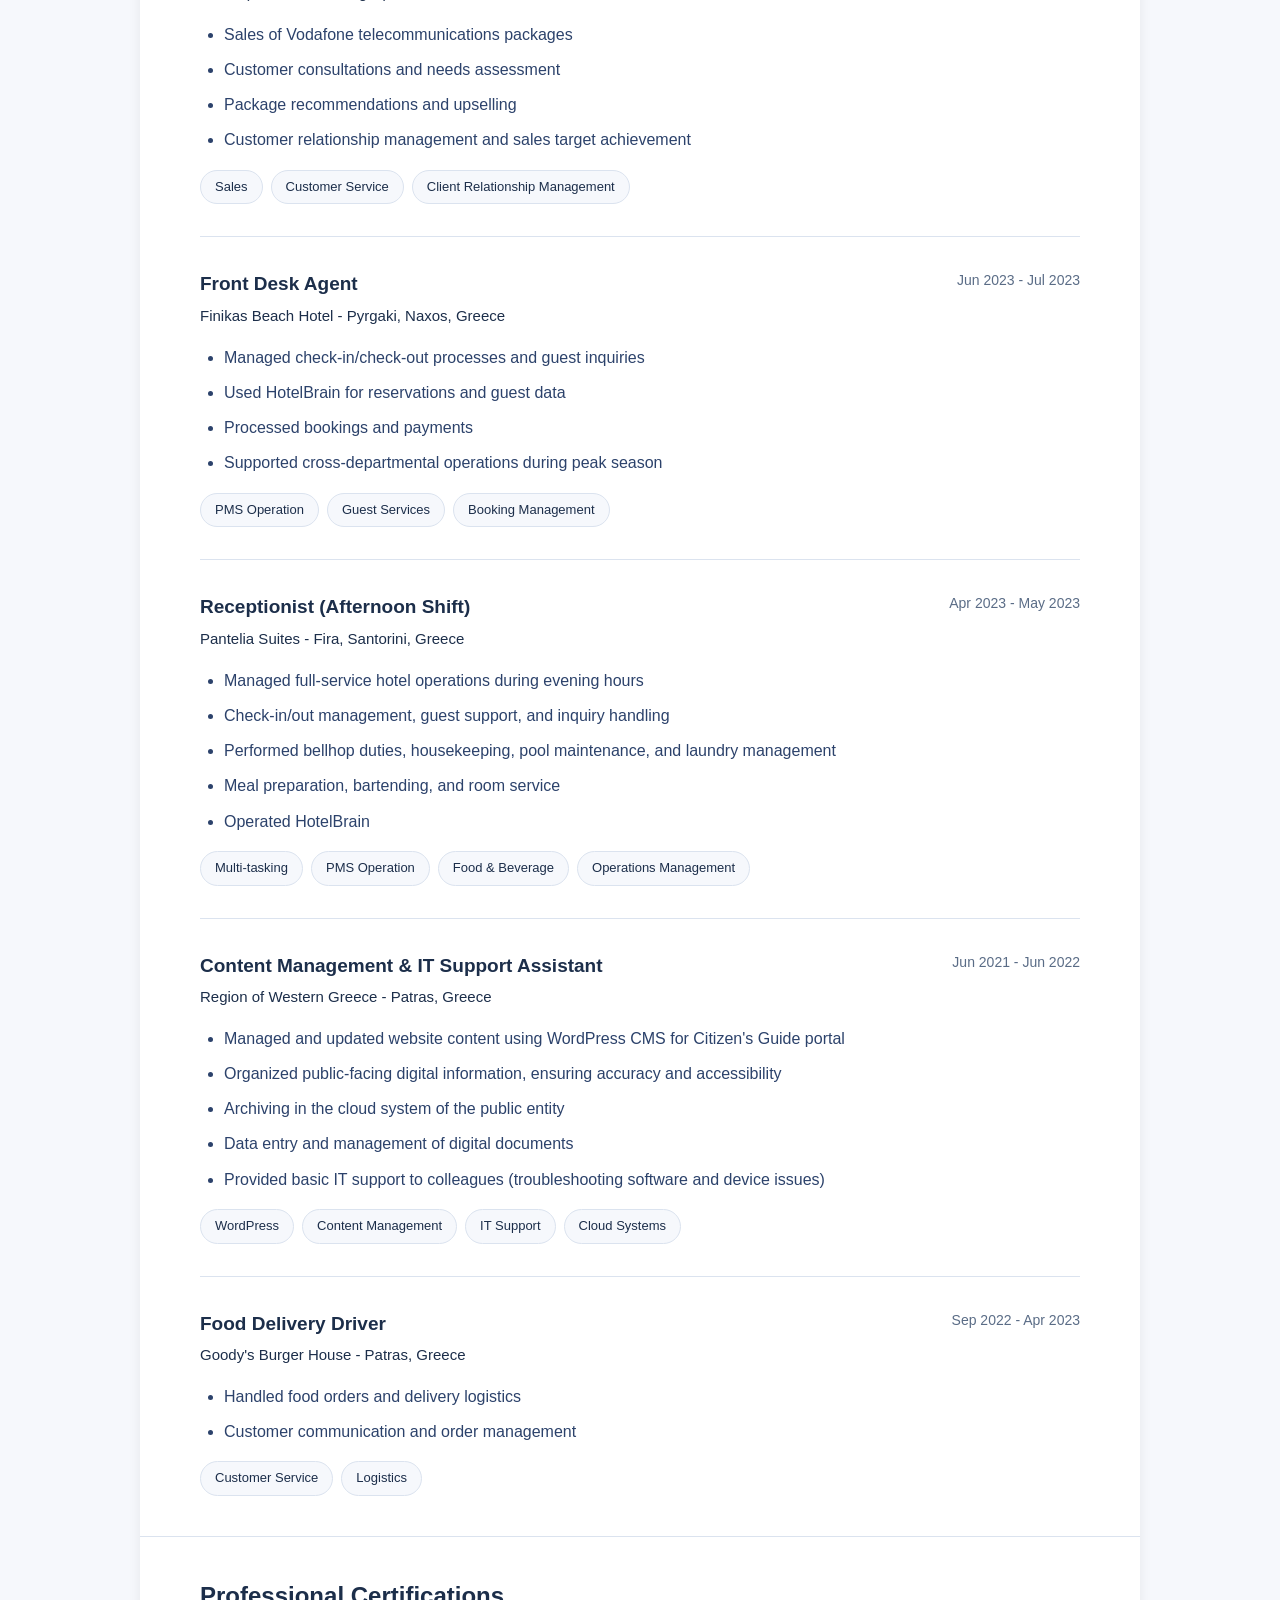
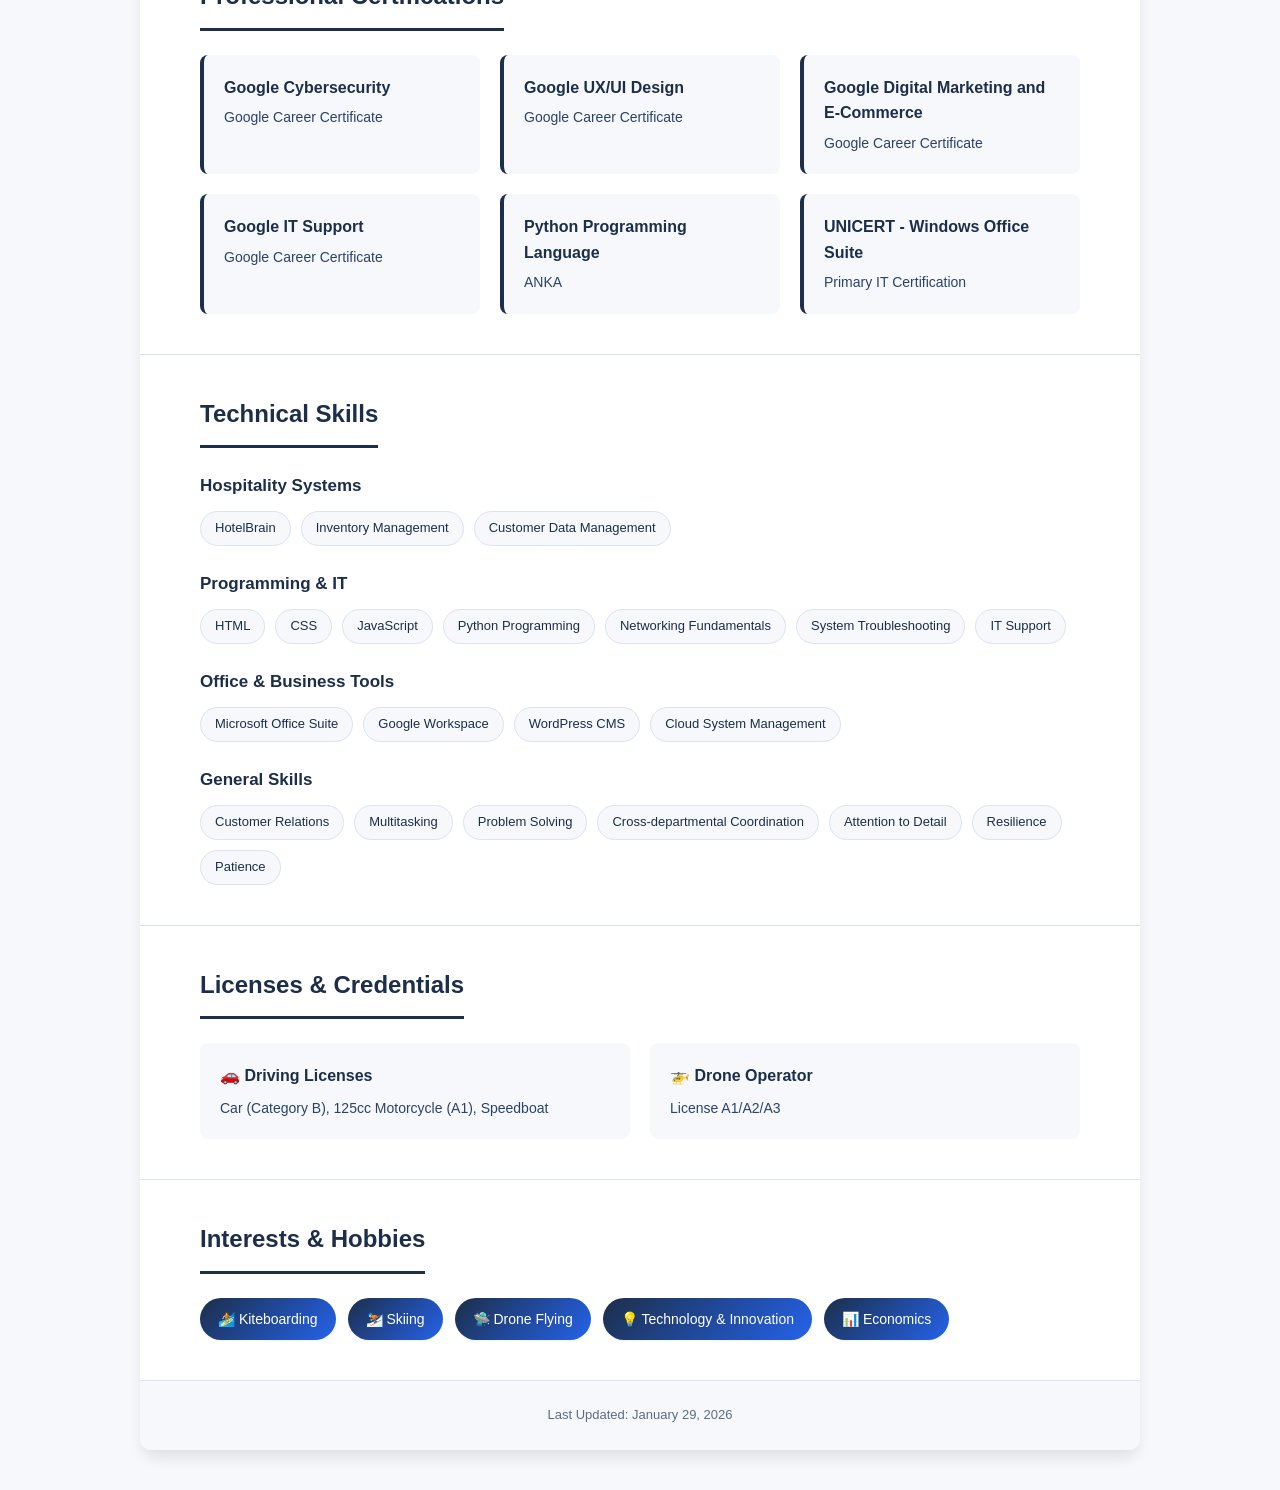
==== commit 6b5c00f4: "Use semantic asset version tags" ====
--- a/index.html
+++ b/index.html
@@ -8,8 +8,8 @@
     <meta name="referrer" content="strict-origin-when-cross-origin">
     <meta http-equiv="Permissions-Policy" content="camera=(), microphone=(), geolocation=(), payment=(), usb=()">
     <title>Konstantinos Kanellopoulos - CV</title>
-    <link rel="stylesheet" href="styles.css?v=20260222-1">
-    <link rel="stylesheet" media="print" href="print.css?v=20260222-1">
+    <link rel="stylesheet" href="styles.css?v=1.0.0">
+    <link rel="stylesheet" media="print" href="print.css?v=1.0.0">
     <link rel="preconnect" href="https://fonts.googleapis.com">
     <link rel="preconnect" href="https://fonts.gstatic.com" crossorigin>
     <link href="https://fonts.googleapis.com/css2?family=Inter:wght@300;400;500;600;700&display=swap" rel="stylesheet">
@@ -352,6 +352,6 @@
     <!-- Floating Side Button -->
     <button class="floating-btn" id="togglePhotoBtn" type="button">🖼️ Hide Photo</button>
 
-    <script src="script.js?v=20260222-1" defer></script>
+    <script src="script.js?v=1.0.0" defer></script>
 </body>
 </html>
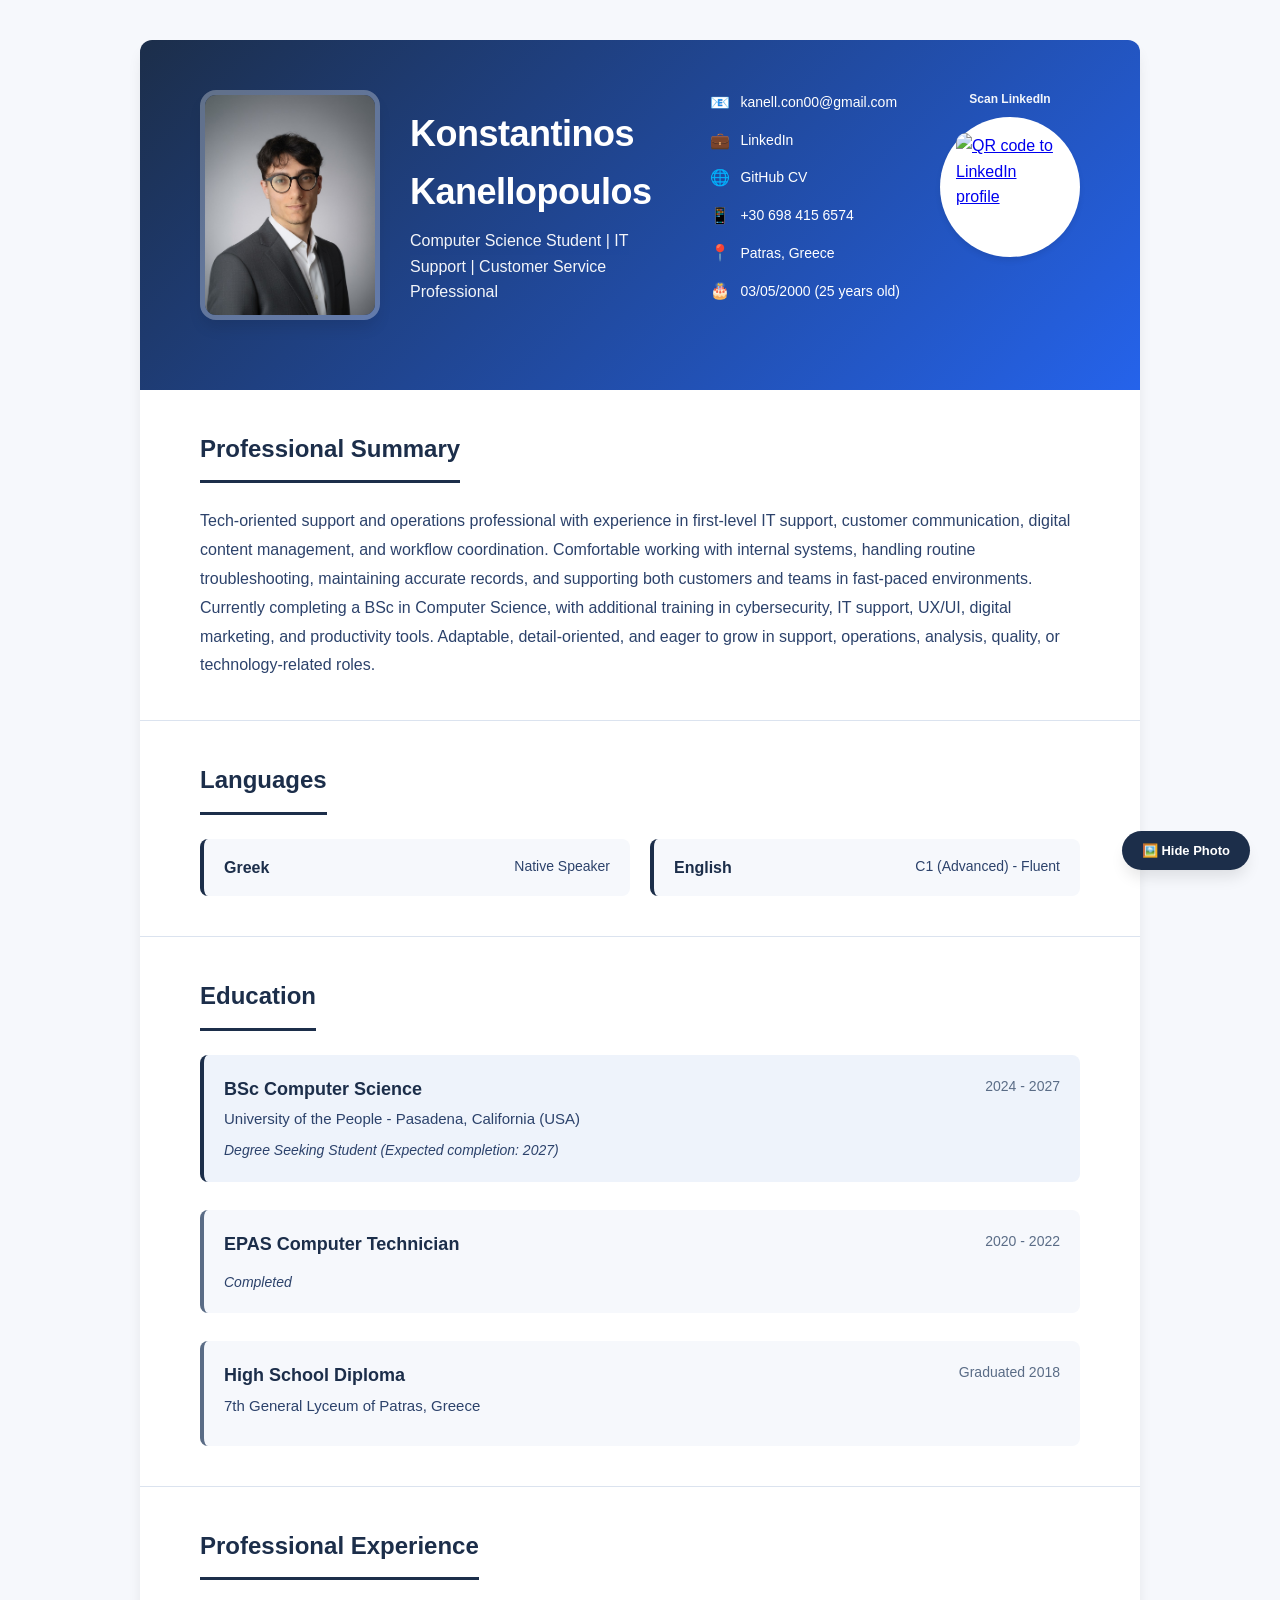
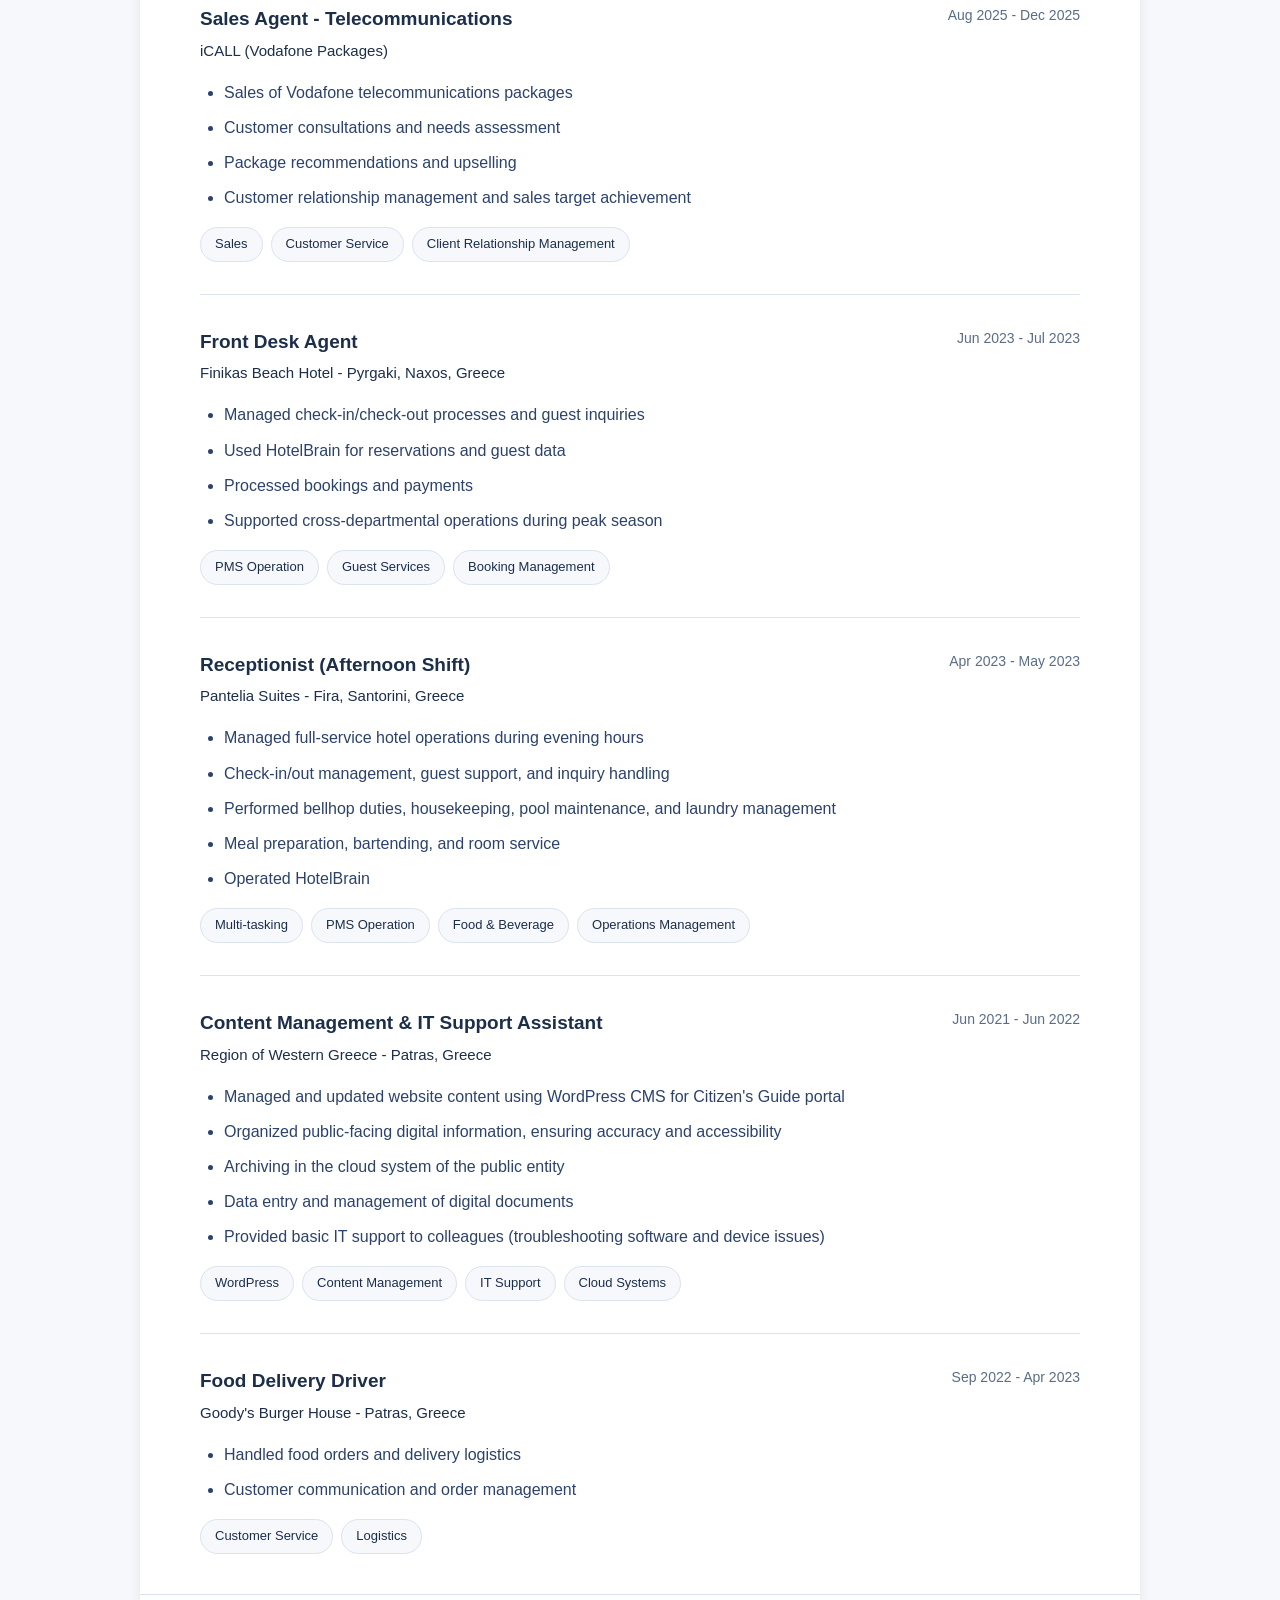
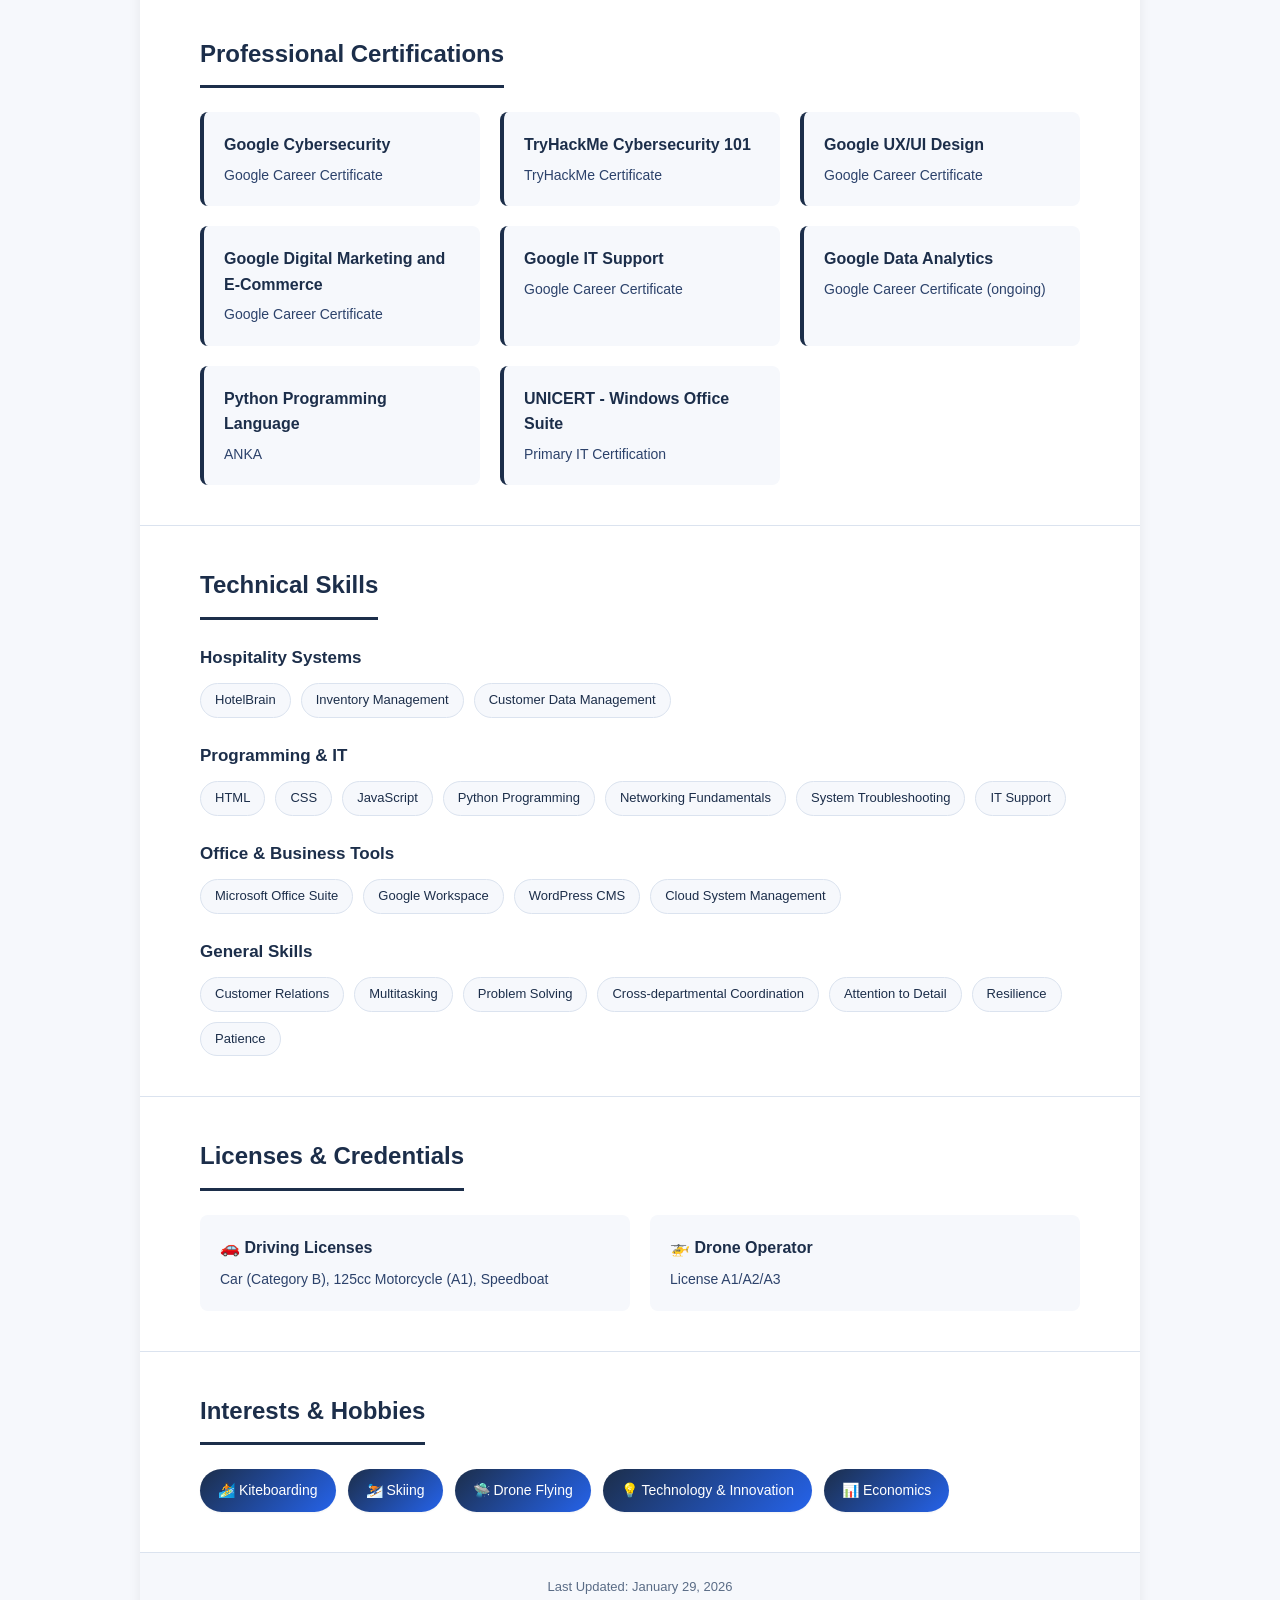
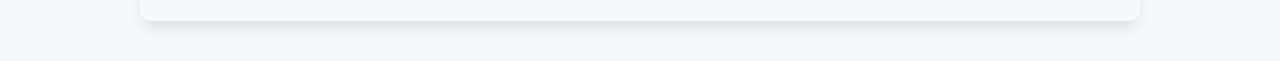
==== commit d9ed1bb6: "Update CV summaries and certifications" ====
--- a/index.html
+++ b/index.html
@@ -66,7 +66,7 @@
         <!-- Professional Summary -->
         <section class="section summary">
             <h2>Professional Summary</h2>
-            <p>Patient, detail-oriented, and tech-savvy, I focus on making software work smoothly and keeping customers happy. My experience in both hospitality and IT has taught me how to stay resilient and easily switch between tasks without losing focus. I pick up new tools quickly and adapt well to remote work, always aiming to make things easier and more pleasant for everyone I work with.</p>
+            <p>Tech-oriented support and operations professional with experience in first-level IT support, customer communication, digital content management, and workflow coordination. Comfortable working with internal systems, handling routine troubleshooting, maintaining accurate records, and supporting both customers and teams in fast-paced environments. Currently completing a BSc in Computer Science, with additional training in cybersecurity, IT support, UX/UI, digital marketing, and productivity tools. Adaptable, detail-oriented, and eager to grow in support, operations, analysis, quality, or technology-related roles.</p>
         </section>
 
         <!-- Languages -->
@@ -244,6 +244,10 @@
                     <p>Google Career Certificate</p>
                 </div>
                 <div class="cert-item">
+                    <h4>TryHackMe Cybersecurity 101</h4>
+                    <p>TryHackMe Certificate</p>
+                </div>
+                <div class="cert-item">
                     <h4>Google UX/UI Design</h4>
                     <p>Google Career Certificate</p>
                 </div>
@@ -254,6 +258,10 @@
                 <div class="cert-item">
                     <h4>Google IT Support</h4>
                     <p>Google Career Certificate</p>
+                </div>
+                <div class="cert-item">
+                    <h4>Google Data Analytics</h4>
+                    <p>Google Career Certificate (ongoing)</p>
                 </div>
                 <div class="cert-item">
                     <h4>Python Programming Language</h4>
